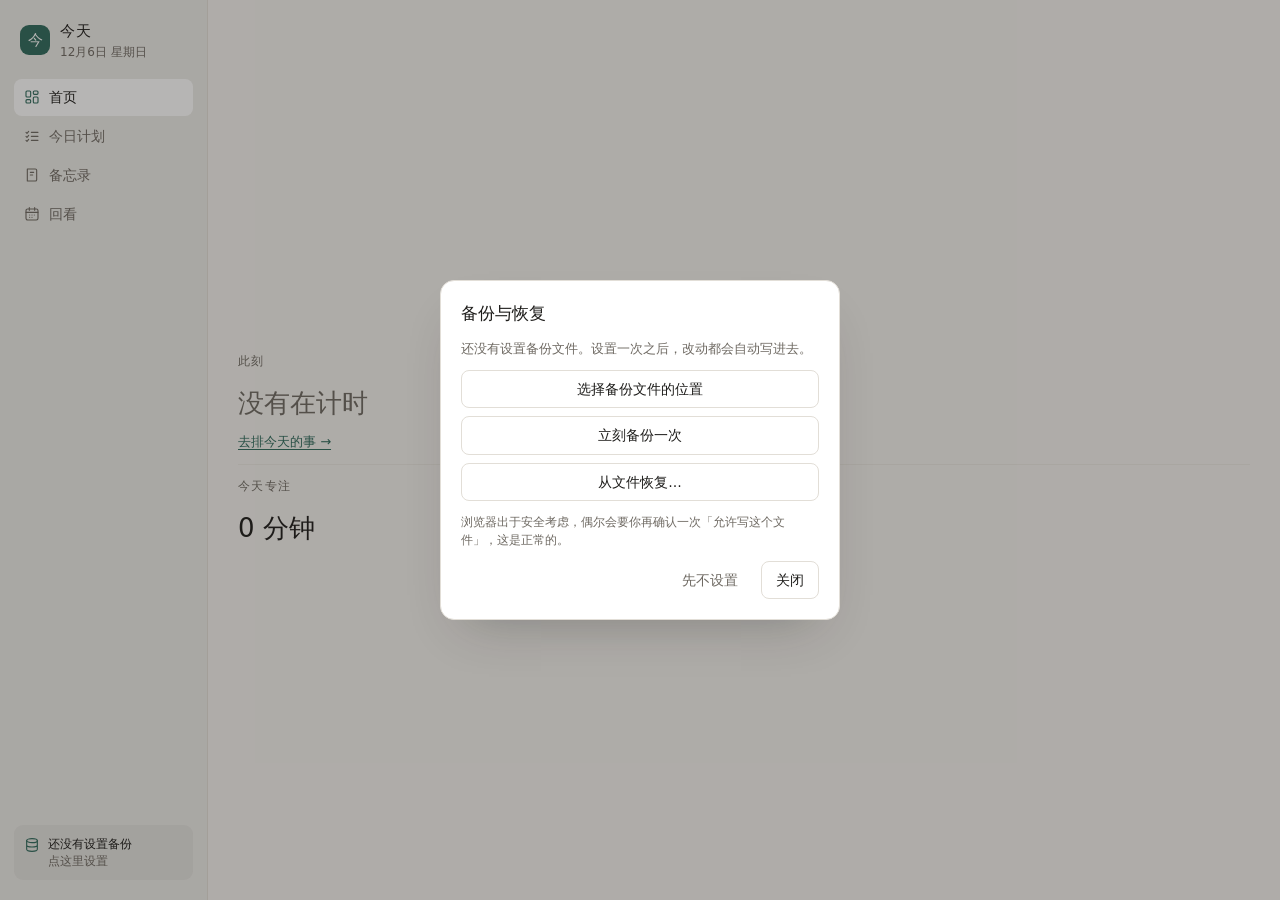
==== index.html @ d53bdb65 "第一版：今天 App 完成，61 项测试全过" ====
<!doctype html>
<html lang="zh-CN">
<head>
<meta charset="utf-8">
<meta name="viewport" content="width=device-width, initial-scale=1">
<title>今天</title>
<link rel="stylesheet" href="styles.css">
</head>
<body>

<svg class="sprite" aria-hidden="true" focusable="false"><defs>
  <symbol id="i-home" viewBox="0 0 24 24"><rect x="3" y="3" width="7" height="9" rx="1.5"/><rect x="14" y="3" width="7" height="5" rx="1.5"/><rect x="14" y="12" width="7" height="9" rx="1.5"/><rect x="3" y="16" width="7" height="5" rx="1.5"/></symbol>
  <symbol id="i-plan" viewBox="0 0 24 24"><path d="M3 6.5 4.5 8 7 5M11 6.5h10M3 12.5 4.5 14 7 11M11 12.5h10M3 18.5 4.5 20 7 17M11 18.5h10"/></symbol>
  <symbol id="i-notes" viewBox="0 0 24 24"><path d="M5 3h12a2 2 0 0 1 2 2v14a2 2 0 0 1-2 2H5zM5 3v18M9.5 8h5M9.5 12h3.5"/></symbol>
  <symbol id="i-review" viewBox="0 0 24 24"><rect x="3" y="4.5" width="18" height="16.5" rx="2.5"/><path d="M3 9.5h18M8 2.5v4M16 2.5v4M8.5 13.5h.01M12 13.5h.01M15.5 13.5h.01M8.5 17h.01M12 17h.01"/></symbol>
  <symbol id="i-backup" viewBox="0 0 24 24"><ellipse cx="12" cy="5.5" rx="8" ry="3"/><path d="M4 5.5v13c0 1.66 3.58 3 8 3s8-1.34 8-3v-13M4 12c0 1.66 3.58 3 8 3s8-1.34 8-3"/></symbol>
  <symbol id="i-grip" viewBox="0 0 24 24"><circle cx="9" cy="6" r="1"/><circle cx="9" cy="12" r="1"/><circle cx="9" cy="18" r="1"/><circle cx="15" cy="6" r="1"/><circle cx="15" cy="12" r="1"/><circle cx="15" cy="18" r="1"/></symbol>
  <symbol id="i-edit" viewBox="0 0 24 24"><path d="M4 20h4l10.5-10.5a2.12 2.12 0 0 0-3-3L5 17zM14.5 4.5l3 3"/></symbol>
  <symbol id="i-trash" viewBox="0 0 24 24"><path d="M4 7h16M9.5 7V4.5h5V7M6.5 7l1 13h9l1-13M10 11v5M14 11v5"/></symbol>
  <symbol id="i-x" viewBox="0 0 24 24"><path d="M6 6l12 12M18 6 6 18"/></symbol>
  <symbol id="i-bell" viewBox="0 0 24 24"><path d="M18 8a6 6 0 1 0-12 0c0 7-2 8-2 8h16s-2-1-2-8"/><path d="M10.3 21a1.9 1.9 0 0 0 3.4 0"/></symbol>
</defs></svg>

<div class="app" id="app" data-page="home">

  <aside class="side">
    <div class="brand">
      <div class="brand-mark" aria-hidden="true">今</div>
      <div>
        <div class="brand-name">今天</div>
        <div class="brand-date" id="today-label"></div>
      </div>
    </div>

    <nav class="nav" aria-label="页面">
      <button type="button" class="nav-item is-active" data-goto="home"><svg class="ic"><use href="#i-home"/></svg><span>首页</span></button>
      <button type="button" class="nav-item" data-goto="plan"><svg class="ic"><use href="#i-plan"/></svg><span>今日计划</span></button>
      <button type="button" class="nav-item" data-goto="notes"><svg class="ic"><use href="#i-notes"/></svg><span>备忘录</span></button>
      <button type="button" class="nav-item" data-goto="review"><svg class="ic"><use href="#i-review"/></svg><span>回看</span></button>
    </nav>

    <button type="button" class="backup-chip" id="backup-chip" data-act="backup-open" aria-haspopup="dialog">
      <svg class="ic"><use href="#i-backup"/></svg>
      <span class="backup-text">
        <span class="backup-title" id="backup-title">还没有设置备份</span>
        <span class="backup-sub" id="backup-sub">点这里设置</span>
      </span>
    </button>
  </aside>

  <main class="main">

    <section class="page page-home" data-page="home">
      <div class="kicker">此刻</div>
      <div id="home-idle">
        <div class="home-idle-text">没有在计时</div>
        <button type="button" class="link" data-goto="plan">去排今天的事 →</button>
      </div>
      <div id="home-running" hidden>
        <div class="home-task" id="home-task"></div>
        <div class="home-time" id="home-time">00:00</div>
        <div class="home-bar"><div class="home-bar-fill" id="home-bar"></div></div>
      </div>
      <hr class="hr">
      <div class="kicker">今天专注</div>
      <div class="home-total" id="home-total">0 分钟</div>
    </section>

    <section class="page" data-page="plan" hidden>
      <header class="page-head">
        <div>
          <h1 class="page-title">今日计划</h1>
          <div class="page-sub" id="plan-sub"></div>
        </div>
      </header>
      <div class="add">
        <input type="text" class="input grow" id="new-name" placeholder="今天还要做什么…" aria-label="任务名称">
        <span class="add-est">
          <input type="number" class="input num" id="new-est" value="30" min="1" max="600" aria-label="预估分钟">
          <span class="unit">分钟</span>
        </span>
        <button type="button" class="btn primary" data-act="add">添加</button>
      </div>
      <ul class="tasks" id="tasks"></ul>
    </section>

    <section class="page" data-page="notes" hidden>
      <header class="page-head">
        <div>
          <h1 class="page-title">备忘录</h1>
          <div class="page-sub" id="notes-sub"></div>
        </div>
      </header>

      <section class="block">
        <div class="block-head">
          <h2 class="block-title">今日总结</h2>
          <span class="saved" id="summary-saved"></span>
        </div>
        <textarea class="textarea" id="summary" rows="4" placeholder="今天过得怎么样？哪件事值得记住？"></textarea>
      </section>

      <section class="block">
        <div class="block-head"><h2 class="block-title">随手记</h2></div>
        <div class="quick-add">
          <input type="text" class="input grow" id="quick-input" placeholder="想到什么，先写一句…" aria-label="随手记内容">
          <button type="button" class="btn" data-act="quick-add">记下</button>
        </div>
        <ul class="quick-list" id="quick-list"></ul>
      </section>

      <section class="block">
        <div class="block-head">
          <h2 class="block-title">任务感受</h2>
          <span class="block-hint">做过的事，各自留一句话</span>
        </div>
        <ul class="feel-list" id="feel-list"></ul>
      </section>
    </section>

    <section class="page" data-page="review" hidden>
      <header class="page-head">
        <div>
          <h1 class="page-title">回看</h1>
          <div class="page-sub">点日历上的任意一天，回到那一天</div>
        </div>
      </header>
      <div class="review">
        <div class="cal">
          <div class="cal-head">
            <span class="cal-month" id="cal-month"></span>
          </div>
          <div class="cal-week" aria-hidden="true">
            <span>一</span><span>二</span><span>三</span><span>四</span><span>五</span><span>六</span><span>日</span>
          </div>
          <div class="cal-grid" id="cal-grid"></div>
        </div>
        <div class="dayview" id="dayview"></div>
      </div>
    </section>

    <div class="timerbar" id="timerbar" hidden>
      <span class="live-dot" aria-hidden="true"></span>
      <span class="timerbar-task" id="timerbar-task"></span>
      <span class="timerbar-time" id="timerbar-time">00:00</span>
      <button type="button" class="btn tiny" data-act="bar-pause" id="bar-pause">暂停</button>
      <button type="button" class="btn tiny" data-act="bar-stop">结束</button>
    </div>
  </main>

  <div class="overlay" id="overlay" hidden>

    <div class="dialog" id="dialog-start" role="dialog" aria-modal="true" aria-labelledby="start-title" hidden>
      <h2 class="dialog-title" id="start-title">开始计时</h2>
      <p class="dialog-sub" id="start-task"></p>
      <label class="field">
        <span class="field-label">这次打算做多久</span>
        <span class="field-row">
          <input type="number" class="input num" id="start-min" value="30" min="1" max="600">
          <span class="unit">分钟</span>
        </span>
      </label>
      <div class="dialog-actions">
        <button type="button" class="btn" data-act="start-cancel">取消</button>
        <button type="button" class="btn primary" data-act="start-confirm">开始计时</button>
      </div>
    </div>

    <div class="dialog" id="dialog-ring" role="dialog" aria-modal="true" aria-labelledby="ring-name" hidden>
      <div id="ring-step1">
        <div class="ring-badge"><svg class="ic"><use href="#i-bell"/></svg> 时间到了</div>
        <h2 class="dialog-title" id="ring-name"></h2>
        <p class="dialog-sub" id="ring-sub"></p>
        <div class="ring-actions">
          <button type="button" class="btn primary block" data-act="ring-done">做完了</button>
          <span class="ring-more">
            再加
            <input type="number" class="input num tiny" id="ring-extra" value="10" min="1" max="600" aria-label="再加多少分钟">
            分钟
            <button type="button" class="btn" data-act="ring-extend">继续</button>
          </span>
          <button type="button" class="btn ghost" data-act="ring-stop">先停下</button>
        </div>
      </div>
      <div id="ring-step2" hidden>
        <h2 class="dialog-title">这件事感觉怎么样？</h2>
        <p class="dialog-sub">写一句就好，不写也行。</p>
        <textarea class="textarea" id="ring-feeling" rows="3" placeholder="顺不顺利？卡在哪？"></textarea>
        <div class="dialog-actions">
          <button type="button" class="btn" data-act="ring-back">返回</button>
          <button type="button" class="btn primary" data-act="ring-finish">打勾完成</button>
        </div>
      </div>
    </div>

    <div class="dialog" id="dialog-backup" role="dialog" aria-modal="true" aria-labelledby="backup-title-d" hidden>
      <h2 class="dialog-title" id="backup-title-d">备份与恢复</h2>
      <p class="dialog-sub" id="backup-status"></p>
      <div class="dialog-actions column">
        <button type="button" class="btn block" data-act="backup-choose" id="backup-choose">选择备份文件的位置</button>
        <button type="button" class="btn block" data-act="backup-now">立刻备份一次</button>
        <button type="button" class="btn block" data-act="backup-restore">从文件恢复…</button>
      </div>
      <p class="dialog-note" id="backup-note"></p>
      <div class="dialog-actions">
        <button type="button" class="btn ghost" data-act="backup-later">先不设置</button>
        <button type="button" class="btn" data-act="backup-close">关闭</button>
      </div>
    </div>

    <div class="dialog" id="dialog-confirm" role="dialog" aria-modal="true" aria-labelledby="confirm-title" hidden>
      <h2 class="dialog-title" id="confirm-title"></h2>
      <p class="dialog-sub" id="confirm-body"></p>
      <div class="dialog-actions">
        <button type="button" class="btn" data-act="confirm-cancel">取消</button>
        <button type="button" class="btn primary" data-act="confirm-ok" id="confirm-ok">确定</button>
      </div>
    </div>

  </div>
</div>

<script src="app.js"></script>
</body>
</html>
---- styles.css ----
:root {
  color-scheme: light dark;
  --bg: light-dark(#f4f2ee, #15161a);
  --surface: light-dark(#ffffff, #212226);
  --side: light-dark(#ecebe7, #1b1c20);
  --text: light-dark(#1e1d1b, #e9e7e3);
  --muted: light-dark(#6f6a63, #9b968f);
  --border: light-dark(#e2ded7, #303136);
  --border-strong: light-dark(#cfcabf, #474851);
  --divider: light-dark(#ebe8e2, #2a2b30);
  --accent: light-dark(#2f6a5c, #79c4ae);
  --on-accent: light-dark(#ffffff, #10211d);
  --accent-soft: light-dark(#e9f1ee, #1e2c28);
  --accent-line: light-dark(#b6cfc7, #3c6155);
  --hover: light-dark(rgba(30, 29, 27, 0.06), rgba(233, 231, 227, 0.07));
  --chip: light-dark(rgba(30, 29, 27, 0.045), rgba(233, 231, 227, 0.05));
  --track: light-dark(rgba(30, 29, 27, 0.1), rgba(233, 231, 227, 0.13));
  --scrim: light-dark(rgba(28, 26, 22, 0.32), rgba(0, 0, 0, 0.55));
  --shadow: light-dark(rgba(28, 26, 22, 0.3), rgba(0, 0, 0, 0.75));
}

* { box-sizing: border-box; }
html, body { margin: 0; padding: 0; }
body {
  font-family: system-ui, -apple-system, "Segoe UI", "Microsoft YaHei", "PingFang SC", sans-serif;
  font-size: 14px;
  line-height: 1.5;
  color: var(--text);
  background: var(--bg);
}
[hidden] { display: none !important; }
.sprite { position: absolute; width: 0; height: 0; overflow: hidden; }
.ic { width: 16px; height: 16px; flex: none; fill: none; stroke: currentColor; stroke-width: 1.7; stroke-linecap: round; stroke-linejoin: round; }

.app { display: flex; min-height: 100vh; position: relative; }

/* ---------- 侧边栏 ---------- */
.side {
  width: 208px; flex: none;
  display: flex; flex-direction: column; gap: 18px;
  padding: 20px 14px;
  background: var(--side);
  border-right: 1px solid var(--border);
}
.brand { display: flex; align-items: center; gap: 10px; padding: 0 6px; }
.brand-mark {
  width: 30px; height: 30px; flex: none;
  display: flex; align-items: center; justify-content: center;
  border-radius: 9px; background: var(--accent); color: var(--on-accent);
  font-size: 15px;
}
.brand-name { font-size: 15px; font-weight: 500; letter-spacing: .04em; }
.brand-date { font-size: 12px; color: var(--muted); }
.nav { display: flex; flex-direction: column; gap: 2px; }
.nav-item {
  display: flex; align-items: center; gap: 9px;
  padding: 8px 10px; border: 0; border-radius: 8px;
  background: transparent; color: var(--muted);
  font: inherit; font-size: 14px; text-align: left; cursor: pointer;
}
.nav-item:hover { background: var(--hover); color: var(--text); }
.nav-item.is-active { background: var(--surface); color: var(--text); font-weight: 500; }
.nav-item.is-active .ic { color: var(--accent); }
.backup-chip {
  margin-top: auto;
  display: flex; align-items: flex-start; gap: 8px;
  padding: 10px; border: 0; border-radius: 9px;
  background: var(--chip); color: var(--muted);
  font: inherit; text-align: left; cursor: pointer;
}
.backup-chip:hover { background: var(--hover); }
.backup-chip .ic { margin-top: 2px; color: var(--accent); }
.backup-text { display: flex; flex-direction: column; }
.backup-title { font-size: 12px; color: var(--text); }
.backup-sub { font-size: 11.5px; }

/* ---------- 内容区 ---------- */
.main {
  flex: 1 1 auto; min-width: 0;
  display: flex; flex-direction: column; gap: 16px;
  padding: 30px; max-width: 1100px;
}
.page { display: flex; flex-direction: column; gap: 16px; flex: 1 1 auto; }
.page-head { display: flex; align-items: flex-start; justify-content: space-between; gap: 12px; flex-wrap: wrap; }
.page-title { margin: 0; font-size: 21px; font-weight: 500; }
.page-sub { margin-top: 3px; font-size: 13px; color: var(--muted); }
.hr { margin: 0; border: 0; border-top: 1px solid var(--divider); width: 100%; }
.kicker { font-size: 12px; letter-spacing: .12em; color: var(--muted); }
.link {
  border: 0; background: transparent; padding: 0;
  color: var(--accent); font: inherit; font-size: 13px;
  cursor: pointer; text-decoration: underline; text-underline-offset: 3px;
}

/* ---------- 首页 ---------- */
.page-home { justify-content: center; gap: 12px; }
.home-idle-text { font-size: 26px; color: var(--muted); margin: 2px 0 8px; }
.home-task { font-size: 17px; margin-top: 4px; }
.home-time { font-size: 46px; font-weight: 500; font-variant-numeric: tabular-nums; line-height: 1.15; }
.home-bar { height: 3px; border-radius: 2px; background: var(--track); margin-top: 10px; max-width: 340px; }
.home-bar-fill { height: 100%; border-radius: 2px; background: var(--accent); width: 0; }
.home-total { font-size: 26px; font-variant-numeric: tabular-nums; margin-top: 2px; }

/* ---------- 表单控件 ---------- */
.input {
  font: inherit; font-size: 14px; padding: 8px 10px;
  border: 1px solid var(--border); border-radius: 8px;
  background: var(--surface); color: var(--text); min-width: 0;
}
.input::placeholder { color: var(--muted); }
.input.grow { flex: 1 1 160px; }
.input.num { width: 72px; text-align: center; font-variant-numeric: tabular-nums; }
.input.tiny { width: 60px; padding: 6px; }
.textarea {
  font: inherit; font-size: 14px; width: 100%; resize: vertical;
  padding: 10px 12px; border: 1px solid var(--border); border-radius: 9px;
  background: var(--surface); color: var(--text);
}
.textarea::placeholder { color: var(--muted); }
.unit { font-size: 12.5px; color: var(--muted); }
.btn {
  font: inherit; font-size: 13.5px; padding: 8px 14px;
  border: 1px solid var(--border); border-radius: 8px;
  background: var(--surface); color: var(--text);
  cursor: pointer; white-space: nowrap;
}
.btn:hover { border-color: var(--border-strong); }
.btn.primary { background: var(--accent); border-color: var(--accent); color: var(--on-accent); }
.btn.ghost { border-color: transparent; background: transparent; color: var(--muted); }
.btn.tiny { padding: 5px 10px; font-size: 12.5px; }
.btn.block { display: block; width: 100%; }
.icon-btn {
  display: inline-flex; align-items: center; justify-content: center;
  width: 28px; height: 28px; flex: none; padding: 0;
  border: 0; border-radius: 7px; background: transparent; color: var(--muted); cursor: pointer;
}
.icon-btn:hover { background: var(--hover); color: var(--text); }

/* ---------- 今日计划 ---------- */
.add {
  display: flex; align-items: center; gap: 8px; flex-wrap: wrap;
  padding: 10px 12px; border: 1px dashed var(--border); border-radius: 10px;
}
.add-est { display: inline-flex; align-items: center; gap: 6px; }
.tasks { list-style: none; margin: 0; padding: 0; display: flex; flex-direction: column; gap: 6px; }
.task {
  display: flex; align-items: center; gap: 10px;
  padding: 12px; border: 1px solid var(--border); border-radius: 10px;
  background: var(--surface);
}
.task.is-running { border-color: var(--accent); background: var(--accent-soft); }
.task.is-drop { border-color: var(--accent); border-style: dashed; }
.task.is-dragging { opacity: .45; }
.grip { border: 0; background: transparent; color: var(--muted); padding: 2px; cursor: grab; display: inline-flex; }
.task-check { width: 17px; height: 17px; flex: none; accent-color: var(--accent); cursor: pointer; }
.task-body { flex: 1 1 auto; min-width: 0; }
.task-name { font-size: 15px; }
.task-meta { font-size: 12.5px; color: var(--muted); margin-top: 1px; font-variant-numeric: tabular-nums; }
.task.is-done .task-name { color: var(--muted); text-decoration: line-through; }
.task-actions { display: flex; align-items: center; gap: 4px; flex: none; }
.name-input { flex: 1 1 auto; }
.empty { font-size: 13px; color: var(--muted); padding: 4px 2px; }

/* ---------- 计时条 ---------- */
.timerbar {
  display: flex; align-items: center; gap: 10px; flex-wrap: wrap;
  padding: 9px 14px; border-radius: 10px;
  background: var(--accent-soft); border: 1px solid var(--accent-line);
}
.timerbar-task { font-size: 13.5px; flex: 1 1 auto; min-width: 0; }
.timerbar-time { font-size: 15px; font-weight: 500; font-variant-numeric: tabular-nums; }
.live-dot { width: 8px; height: 8px; border-radius: 50%; background: var(--accent); flex: none; }
.timerbar.is-paused .live-dot { background: var(--muted); }

/* ---------- 备忘录 ---------- */
.block { display: flex; flex-direction: column; gap: 8px; }
.block-head { display: flex; align-items: baseline; justify-content: space-between; gap: 10px; }
.block-title { margin: 0; font-size: 14px; font-weight: 500; letter-spacing: .04em; }
.block-hint, .saved { font-size: 12px; color: var(--muted); }
.quick-add { display: flex; gap: 8px; }
.quick-list, .feel-list { list-style: none; margin: 0; padding: 0; display: flex; flex-direction: column; gap: 6px; }
.quick-item { display: flex; align-items: flex-start; gap: 10px; padding: 8px 12px; border-left: 2px solid var(--border); }
.quick-time { font-size: 12px; color: var(--muted); font-variant-numeric: tabular-nums; padding-top: 1px; flex: none; width: 40px; }
.quick-text { flex: 1 1 auto; font-size: 14px; word-break: break-word; }
.feel-item { display: flex; flex-direction: column; gap: 5px; padding-top: 4px; }
.feel-head { display: flex; align-items: baseline; gap: 8px; flex-wrap: wrap; }
.feel-name { font-size: 14px; }
.feel-meta { font-size: 12px; color: var(--muted); font-variant-numeric: tabular-nums; }

/* ---------- 回看 ---------- */
.review { display: flex; gap: 20px; align-items: flex-start; flex-wrap: wrap; }
.cal { flex: 0 0 260px; display: flex; flex-direction: column; gap: 8px; }
.cal-head { display: flex; align-items: center; justify-content: space-between; gap: 8px; }
.cal-month { font-size: 13.5px; font-weight: 500; letter-spacing: .05em; }
.cal-week, .cal-grid { display: grid; grid-template-columns: repeat(7, 1fr); gap: 2px; }
.cal-week span { text-align: center; font-size: 11.5px; color: var(--muted); }
.cal-pad { aspect-ratio: 1 / 1; }
.cal-day {
  position: relative; aspect-ratio: 1 / 1;
  display: flex; align-items: center; justify-content: center;
  border: 0; border-radius: 8px; background: transparent; color: var(--text);
  font: inherit; font-size: 13px; font-variant-numeric: tabular-nums; cursor: pointer;
}
.cal-day:hover { background: var(--hover); }
.cal-day.has-data::after {
  content: ""; position: absolute; bottom: 4px; left: 50%; transform: translateX(-50%);
  width: 4px; height: 4px; border-radius: 50%; background: var(--accent);
}
.cal-day.is-today { box-shadow: inset 0 0 0 1px var(--border); }
.cal-day.is-selected { background: var(--accent); color: var(--on-accent); font-weight: 500; }
.cal-day.is-selected.has-data::after { background: var(--on-accent); }
.dayview { flex: 1 1 300px; min-width: 0; max-width: 600px; display: flex; flex-direction: column; gap: 14px; }
.dayview-head { display: flex; align-items: baseline; justify-content: space-between; gap: 10px; flex-wrap: wrap; }
.dayview-date { font-size: 16px; }
.dayview-stat { font-size: 12.5px; color: var(--muted); font-variant-numeric: tabular-nums; }
.dayview-hint { margin: 0; font-size: 12px; color: var(--muted); }
.dayview-h3 { margin: 0 0 6px; font-size: 12px; font-weight: 500; letter-spacing: .1em; color: var(--muted); }
.dayview-list { list-style: none; margin: 0; padding: 0; display: flex; flex-direction: column; gap: 8px; }
.dayview-row { display: flex; align-items: baseline; gap: 8px; flex-wrap: wrap; }
.dayview-tick { color: var(--accent); font-size: 12px; width: 14px; flex: none; }
.dayview-name { font-size: 14px; flex: 1 1 auto; min-width: 0; }
.dayview-name.is-undone { color: var(--muted); }
.dayview-time { font-size: 12px; color: var(--muted); font-variant-numeric: tabular-nums; }
.dayview-feel { font-size: 12.5px; color: var(--muted); padding-left: 22px; }
.dayview-text { margin: 0; font-size: 14px; white-space: pre-wrap; }
.dayview-empty { font-size: 13px; color: var(--muted); }

/* ---------- 弹框 ---------- */
.overlay {
  position: fixed; inset: 0;
  display: flex; align-items: center; justify-content: center;
  padding: 20px; background: var(--scrim); z-index: 10;
}
.dialog {
  width: 100%; max-width: 400px; padding: 20px;
  border: 1px solid var(--border); border-radius: 14px;
  background: var(--surface); color: var(--text);
  display: flex; flex-direction: column; gap: 12px;
  box-shadow: 0 24px 50px -24px var(--shadow);
}
.dialog-title { margin: 0; font-size: 17px; font-weight: 500; }
.dialog-sub { margin: 0; font-size: 13px; color: var(--muted); word-break: break-word; }
.dialog-note { margin: 0; font-size: 12px; color: var(--muted); }
.field { display: flex; flex-direction: column; gap: 6px; }
.field-label { font-size: 12.5px; color: var(--muted); }
.field-row { display: flex; align-items: center; gap: 8px; }
.dialog-actions { display: flex; justify-content: flex-end; gap: 8px; }
.dialog-actions.column { flex-direction: column; align-items: stretch; }
.ring-badge {
  display: inline-flex; align-items: center; gap: 6px; align-self: flex-start;
  padding: 4px 10px; border-radius: 999px;
  background: var(--accent-soft); color: var(--accent); font-size: 12px;
}
.ring-actions { display: flex; flex-direction: column; gap: 10px; align-items: stretch; }
.ring-actions .btn.ghost { align-self: flex-start; }
.ring-more { display: flex; align-items: center; gap: 8px; flex-wrap: wrap; font-size: 13px; color: var(--muted); }

/* ---------- 窄窗口 ---------- */
@media (max-width: 720px) {
  .app { flex-direction: column; }
  .side {
    width: auto; flex-direction: row; align-items: center; gap: 12px; flex-wrap: wrap;
    padding: 14px 16px; border-right: 0; border-bottom: 1px solid var(--border);
  }
  .nav { flex-direction: row; flex-wrap: wrap; }
  .backup-chip { margin-top: 0; margin-left: auto; }
  .main { padding: 20px; }
  .cal { flex-basis: 100%; }
  .task-actions .icon-btn { display: none; }
}
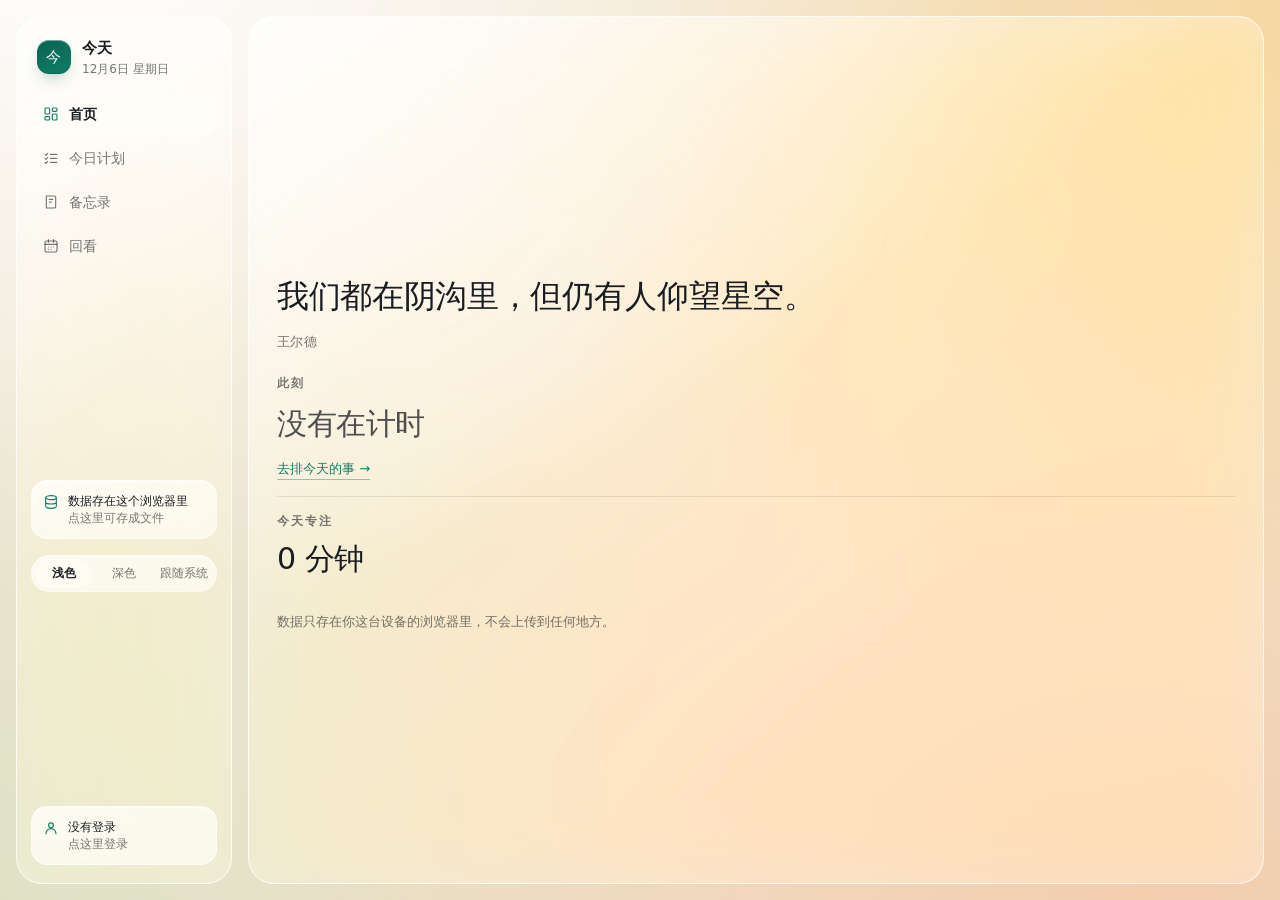
==== commit 0b42d2d7: "第三版：添加栏/秒级/金句/浅色/账号" ====
--- a/index.html
+++ b/index.html
@@ -4,6 +4,7 @@
 <meta charset="utf-8">
 <meta name="viewport" content="width=device-width, initial-scale=1">
 <title>今天</title>
+<link rel="icon" href="favicon.svg" type="image/svg+xml">
 <link rel="stylesheet" href="styles.css">
 </head>
 <body>
@@ -19,6 +20,7 @@
   <symbol id="i-trash" viewBox="0 0 24 24"><path d="M4 7h16M9.5 7V4.5h5V7M6.5 7l1 13h9l1-13M10 11v5M14 11v5"/></symbol>
   <symbol id="i-x" viewBox="0 0 24 24"><path d="M6 6l12 12M18 6 6 18"/></symbol>
   <symbol id="i-bell" viewBox="0 0 24 24"><path d="M18 8a6 6 0 1 0-12 0c0 7-2 8-2 8h16s-2-1-2-8"/><path d="M10.3 21a1.9 1.9 0 0 0 3.4 0"/></symbol>
+  <symbol id="i-user" viewBox="0 0 24 24"><circle cx="12" cy="8" r="3.6"/><path d="M4.5 20.5a7.5 7.5 0 0 1 15 0"/></symbol>
 </defs></svg>
 
 <div class="app" id="app" data-page="home">
@@ -39,32 +41,59 @@
       <button type="button" class="nav-item" data-goto="review"><svg class="ic"><use href="#i-review"/></svg><span>回看</span></button>
     </nav>
 
-    <button type="button" class="backup-chip" id="backup-chip" data-act="backup-open" aria-haspopup="dialog">
-      <svg class="ic"><use href="#i-backup"/></svg>
-      <span class="backup-text">
-        <span class="backup-title" id="backup-title">还没有设置备份</span>
-        <span class="backup-sub" id="backup-sub">点这里设置</span>
-      </span>
-    </button>
-  </aside>
+      <button type="button" class="backup-chip" id="backup-chip" data-act="backup-open" aria-haspopup="dialog">
+        <svg class="ic"><use href="#i-backup"/></svg>
+        <span class="backup-text">
+          <span class="backup-title" id="backup-title">还没有设置备份</span>
+          <span class="backup-sub" id="backup-sub">点这里设置</span>
+        </span>
+      </button>
+
+      <div class="theme-switch" role="group" aria-label="深浅色">
+        <button type="button" class="theme-btn" data-act="theme" data-theme="light">浅色</button>
+        <button type="button" class="theme-btn" data-act="theme" data-theme="dark">深色</button>
+        <button type="button" class="theme-btn" data-act="theme" data-theme="auto">跟随系统</button>
+      </div>
+
+      <button type="button" class="backup-chip" id="account-chip" data-act="account-open" aria-haspopup="dialog">
+        <svg class="ic"><use href="#i-user"/></svg>
+        <span class="backup-text">
+          <span class="backup-title" id="account-chip-title">没有登录</span>
+          <span class="backup-sub" id="account-chip-sub">点这里登录</span>
+        </span>
+      </button>
+    </aside>
 
   <main class="main">
 
-    <section class="page page-home" data-page="home">
-      <div class="kicker">此刻</div>
-      <div id="home-idle">
-        <div class="home-idle-text">没有在计时</div>
-        <button type="button" class="link" data-goto="plan">去排今天的事 →</button>
-      </div>
-      <div id="home-running" hidden>
-        <div class="home-task" id="home-task"></div>
-        <div class="home-time" id="home-time">00:00</div>
-        <div class="home-bar"><div class="home-bar-fill" id="home-bar"></div></div>
-      </div>
-      <hr class="hr">
-      <div class="kicker">今天专注</div>
-      <div class="home-total" id="home-total">0 分钟</div>
-    </section>
+      <section class="page page-home" data-page="home">
+        <div class="home-quote-wrap" id="home-quote-wrap">
+          <div class="home-quote" id="home-quote"></div>
+          <div class="home-quote-src" id="home-quote-src"></div>
+        </div>
+        <div class="home-block" id="home-status">
+          <div class="kicker">此刻</div>
+          <div id="home-idle">
+            <div class="home-idle-text">没有在计时</div>
+            <button type="button" class="link" data-goto="plan">去排今天的事 →</button>
+          </div>
+          <div id="home-running" hidden>
+            <div class="home-task" id="home-task"></div>
+            <div class="home-time" id="home-time">00:00</div>
+            <div class="home-bar"><div class="home-bar-fill" id="home-bar"></div></div>
+            <div class="home-running-actions">
+              <button type="button" class="btn tiny" data-act="home-pause" id="home-pause">暂停</button>
+              <button type="button" class="btn tiny" data-act="home-stop">结束</button>
+            </div>
+          </div>
+        </div>
+        <hr class="hr" id="home-hr">
+        <div class="home-block" id="home-total-block">
+          <div class="kicker">今天专注</div>
+          <div class="home-total" id="home-total">0 分钟</div>
+        </div>
+        <p class="web-notice" id="web-notice" hidden>数据只存在你这台设备的浏览器里，不会上传到任何地方。</p>
+      </section>
 
     <section class="page" data-page="plan" hidden>
       <header class="page-head">
@@ -73,14 +102,10 @@
           <div class="page-sub" id="plan-sub"></div>
         </div>
       </header>
-      <div class="add">
-        <input type="text" class="input grow" id="new-name" placeholder="今天还要做什么…" aria-label="任务名称">
-        <span class="add-est">
-          <input type="number" class="input num" id="new-est" value="30" min="1" max="600" aria-label="预估分钟">
-          <span class="unit">分钟</span>
-        </span>
-        <button type="button" class="btn primary" data-act="add">添加</button>
-      </div>
+        <div class="add">
+          <input type="text" class="input grow" id="new-name" placeholder="今天还要做什么…" aria-label="任务名称">
+          <button type="button" class="btn primary" data-act="add">添加</button>
+        </div>
       <ul class="tasks" id="tasks"></ul>
     </section>
 
@@ -217,9 +242,44 @@
       </div>
     </div>
 
+    <div class="dialog" id="dialog-account" role="dialog" aria-modal="true" aria-labelledby="account-title" hidden>
+      <h2 class="dialog-title" id="account-title">账号</h2>
+      <p class="dialog-sub" id="account-status"></p>
+
+      <div id="account-out">
+        <label class="field">
+          <span class="field-label">用户名</span>
+          <input type="text" class="input" id="account-name" autocomplete="username" autocapitalize="off" spellcheck="false" aria-label="用户名">
+        </label>
+        <label class="field">
+          <span class="field-label">密码</span>
+          <input type="password" class="input" id="account-pass" autocomplete="current-password" aria-label="密码">
+        </label>
+        <p class="dialog-note" id="account-msg"></p>
+        <div class="dialog-actions column">
+          <button type="button" class="btn primary block" data-act="account-login">登录</button>
+          <button type="button" class="btn block" data-act="account-register">注册一个新账号</button>
+        </div>
+      </div>
+
+      <div id="account-in" hidden>
+        <p class="dialog-note" id="account-synced"></p>
+        <div class="dialog-actions column">
+          <button type="button" class="btn block" data-act="account-sync">立刻同步一次</button>
+          <button type="button" class="btn block" data-act="account-logout">退出登录</button>
+        </div>
+      </div>
+
+      <div class="dialog-actions">
+        <button type="button" class="btn" data-act="account-close">关闭</button>
+      </div>
+    </div>
+
   </div>
 </div>
 
+<script src="config.js"></script>
+<script src="quotes.js"></script>
 <script src="app.js"></script>
 </body>
 </html>
--- a/styles.css
+++ b/styles.css
@@ -1,270 +1,844 @@
+/* ============================================================
+   今天 · 外观层
+   设计语言：Liquid Glass（液态玻璃）—— 分层、通透、有厚度，
+   光从左上打过来，玻璃边缘有一道高光，按下去会有一点点回弹。
+   这里只有外观，不参与任何功能。
+   ============================================================ */
+
 :root {
   color-scheme: light dark;
-  --bg: light-dark(#f4f2ee, #15161a);
-  --surface: light-dark(#ffffff, #212226);
-  --side: light-dark(#ecebe7, #1b1c20);
-  --text: light-dark(#1e1d1b, #e9e7e3);
-  --muted: light-dark(#6f6a63, #9b968f);
-  --border: light-dark(#e2ded7, #303136);
-  --border-strong: light-dark(#cfcabf, #474851);
-  --divider: light-dark(#ebe8e2, #2a2b30);
-  --accent: light-dark(#2f6a5c, #79c4ae);
-  --on-accent: light-dark(#ffffff, #10211d);
-  --accent-soft: light-dark(#e9f1ee, #1e2c28);
-  --accent-line: light-dark(#b6cfc7, #3c6155);
-  --hover: light-dark(rgba(30, 29, 27, 0.06), rgba(233, 231, 227, 0.07));
-  --chip: light-dark(rgba(30, 29, 27, 0.045), rgba(233, 231, 227, 0.05));
-  --track: light-dark(rgba(30, 29, 27, 0.1), rgba(233, 231, 227, 0.13));
-  --scrim: light-dark(rgba(28, 26, 22, 0.32), rgba(0, 0, 0, 0.55));
-  --shadow: light-dark(rgba(28, 26, 22, 0.3), rgba(0, 0, 0, 0.75));
+
+  /* 环境底色：暖奶油底 + 四团柔光（白／蜜色／杏色／淡苔绿）。
+     这几团光是纯抽象的光斑，用来给玻璃提供"可折射的内容"——
+     没有天空、没有云、没有任何气象形状。 */
+  --bg: light-dark(#efe4cf, #171310);
+  --glow-1: light-dark(rgba(255, 255, 255, 1), rgba(255, 196, 128, 0.16));
+  --glow-2: light-dark(rgba(250, 213, 150, 0.8), rgba(222, 152, 92, 0.15));
+  --glow-3: light-dark(rgba(246, 196, 160, 0.7), rgba(152, 118, 152, 0.12));
+  --glow-4: light-dark(rgba(213, 226, 194, 0.6), rgba(86, 76, 64, 0.5));
+  --vignette: light-dark(rgba(126, 100, 62, 0.14), rgba(0, 0, 0, 0.5));
+  --destructive: light-dark(#a83a2c, #f0937f);
+
+  /* 玻璃三层：越靠上越实；数值刻意留得透，好让底下的光透过来 */
+  --glass-1: light-dark(rgba(255, 253, 246, 0.34), rgba(38, 30, 24, 0.34));
+  --glass-2: light-dark(rgba(255, 253, 246, 0.66), rgba(58, 47, 38, 0.54));
+  --glass-3: light-dark(rgba(255, 253, 246, 0.78), rgba(70, 57, 46, 0.64));
+  --glass-4: light-dark(rgba(255, 253, 246, 0.86), rgba(80, 66, 54, 0.76));
+
+  /* 玻璃的边与高光 */
+  --sheen: light-dark(rgba(255, 255, 255, 0.7), rgba(255, 255, 255, 0.08));
+  --sheen-soft: light-dark(rgba(255, 255, 255, 0.42), rgba(255, 255, 255, 0.04));
+  --stroke: light-dark(rgba(255, 255, 255, 0.78), rgba(255, 255, 255, 0.14));
+  --stroke-soft: light-dark(rgba(255, 255, 255, 0.56), rgba(255, 255, 255, 0.09));
+  --edge-top: light-dark(rgba(255, 255, 255, 0.95), rgba(255, 255, 255, 0.18));
+  --edge-top-soft: light-dark(rgba(255, 255, 255, 0.7), rgba(255, 255, 255, 0.1));
+  --hairline: light-dark(rgba(22, 25, 31, 0.1), rgba(255, 255, 255, 0.1));
+  --hairline-soft: light-dark(rgba(22, 25, 31, 0.06), rgba(255, 255, 255, 0.06));
+
+  /* 字 */
+  --text: light-dark(#191c21, #f0f2f5);
+  --muted: light-dark(rgba(25, 28, 34, 0.6), rgba(238, 241, 246, 0.64));
+  --muted-strong: light-dark(rgba(25, 28, 34, 0.76), rgba(238, 241, 246, 0.8));
+
+  /* 主色：沿用原来的墨绿，但调亮一点，玻璃上更透 */
+  --accent: light-dark(#0f7d66, #5fd3b2);
+  --accent-deep: light-dark(#0a6353, #7fe3c6);
+  --on-accent: light-dark(#ffffff, #06211a);
+  --accent-soft: light-dark(rgba(15, 125, 102, 0.12), rgba(95, 211, 178, 0.16));
+  --accent-soft-strong: light-dark(rgba(15, 125, 102, 0.2), rgba(95, 211, 178, 0.24));
+  --accent-ring: light-dark(rgba(15, 125, 102, 0.42), rgba(95, 211, 178, 0.5));
+  --accent-shadow: light-dark(rgba(11, 92, 74, 0.55), rgba(0, 0, 0, 0.65));
+
+  /* 影子：分三层，近处紧、远处散 */
+  --shadow-panel: light-dark(0 20px 44px -24px rgba(18, 21, 27, 0.45), 0 24px 54px -26px rgba(0, 0, 0, 0.85));
+  --shadow-tile: light-dark(0 6px 16px -10px rgba(18, 21, 27, 0.34), 0 8px 20px -12px rgba(0, 0, 0, 0.7));
+  --shadow-tile-hover: light-dark(0 14px 28px -14px rgba(18, 21, 27, 0.42), 0 16px 34px -16px rgba(0, 0, 0, 0.8));
+  --shadow-pop: light-dark(0 36px 80px -32px rgba(18, 21, 27, 0.5), 0 40px 90px -32px rgba(0, 0, 0, 0.9));
+  --scrim: light-dark(rgba(20, 23, 28, 0.26), rgba(0, 0, 0, 0.5));
+
+  /* 动效：短、带一点回弹 */
+  --ease-spring: cubic-bezier(0.22, 1.2, 0.36, 1);
+  --ease-out: cubic-bezier(0.2, 0.8, 0.3, 1);
+  --blur-panel: blur(34px) saturate(180%);
+  --blur-tile: blur(18px) saturate(160%);
+  --blur-pop: blur(44px) saturate(190%);
 }
 
 * { box-sizing: border-box; }
 html, body { margin: 0; padding: 0; }
+
 body {
-  font-family: system-ui, -apple-system, "Segoe UI", "Microsoft YaHei", "PingFang SC", sans-serif;
+  font-family: system-ui, -apple-system, "Segoe UI Variable Display", "Segoe UI", "Microsoft YaHei", "PingFang SC", sans-serif;
   font-size: 14px;
   line-height: 1.5;
   color: var(--text);
-  background: var(--bg);
-}
+  background-color: var(--bg);
+  background-image:
+    radial-gradient(1500px 1100px at 6% -8%, var(--glow-1), transparent 62%),
+    radial-gradient(1350px 1050px at 104% 4%, var(--glow-2), transparent 64%),
+    radial-gradient(1450px 1150px at 90% 106%, var(--glow-3), transparent 66%),
+    radial-gradient(1300px 1050px at -6% 102%, var(--glow-4), transparent 68%),
+    radial-gradient(135% 135% at 50% 45%, transparent 42%, var(--vignette) 100%);
+  background-attachment: fixed;
+  background-repeat: no-repeat;
+  -webkit-font-smoothing: antialiased;
+  text-rendering: optimizeLegibility;
+}
+
 [hidden] { display: none !important; }
 .sprite { position: absolute; width: 0; height: 0; overflow: hidden; }
-.ic { width: 16px; height: 16px; flex: none; fill: none; stroke: currentColor; stroke-width: 1.7; stroke-linecap: round; stroke-linejoin: round; }
-
-.app { display: flex; min-height: 100vh; position: relative; }
-
-/* ---------- 侧边栏 ---------- */
+.ic {
+  width: 16px; height: 16px; flex: none;
+  fill: none; stroke: currentColor; stroke-width: 1.7;
+  stroke-linecap: round; stroke-linejoin: round;
+}
+
+::selection { background: var(--accent-soft-strong); }
+:focus-visible { outline: 2px solid var(--accent-ring); outline-offset: 2px; }
+* { scrollbar-width: thin; scrollbar-color: var(--hairline) transparent; }
+::-webkit-scrollbar { width: 11px; height: 11px; }
+::-webkit-scrollbar-track { background: transparent; }
+::-webkit-scrollbar-thumb {
+  background: var(--hairline);
+  border: 3px solid transparent;
+  border-radius: 999px;
+  background-clip: content-box;
+}
+::-webkit-scrollbar-thumb:hover { background: var(--muted); border: 3px solid transparent; background-clip: content-box; }
+
+/* ---------- 窗口骨架：两块悬浮玻璃，中间留缝 ---------- */
+.app {
+  position: relative;
+  display: flex;
+  gap: 16px;
+  padding: 16px;
+  min-height: 100vh;
+}
+
+.side,
+.main {
+  position: relative;
+  border-radius: 26px;
+  border: 1px solid var(--stroke);
+  background-image: linear-gradient(148deg, var(--sheen) 0%, transparent 44%);
+  background-color: var(--glass-1);
+  backdrop-filter: var(--blur-panel);
+  -webkit-backdrop-filter: var(--blur-panel);
+  box-shadow:
+    inset 1px 1px 0 var(--edge-top),
+    inset -1px -1px 0 var(--hairline-soft),
+    inset 0 24px 40px -34px var(--edge-top-soft),
+    var(--shadow-panel);
+}
+
 .side {
-  width: 208px; flex: none;
-  display: flex; flex-direction: column; gap: 18px;
-  padding: 20px 14px;
-  background: var(--side);
-  border-right: 1px solid var(--border);
-}
-.brand { display: flex; align-items: center; gap: 10px; padding: 0 6px; }
-.brand-mark {
-  width: 30px; height: 30px; flex: none;
-  display: flex; align-items: center; justify-content: center;
-  border-radius: 9px; background: var(--accent); color: var(--on-accent);
-  font-size: 15px;
-}
-.brand-name { font-size: 15px; font-weight: 500; letter-spacing: .04em; }
-.brand-date { font-size: 12px; color: var(--muted); }
-.nav { display: flex; flex-direction: column; gap: 2px; }
-.nav-item {
-  display: flex; align-items: center; gap: 9px;
-  padding: 8px 10px; border: 0; border-radius: 8px;
-  background: transparent; color: var(--muted);
-  font: inherit; font-size: 14px; text-align: left; cursor: pointer;
-}
-.nav-item:hover { background: var(--hover); color: var(--text); }
-.nav-item.is-active { background: var(--surface); color: var(--text); font-weight: 500; }
-.nav-item.is-active .ic { color: var(--accent); }
-.backup-chip {
-  margin-top: auto;
-  display: flex; align-items: flex-start; gap: 8px;
-  padding: 10px; border: 0; border-radius: 9px;
-  background: var(--chip); color: var(--muted);
-  font: inherit; text-align: left; cursor: pointer;
-}
-.backup-chip:hover { background: var(--hover); }
-.backup-chip .ic { margin-top: 2px; color: var(--accent); }
-.backup-text { display: flex; flex-direction: column; }
-.backup-title { font-size: 12px; color: var(--text); }
-.backup-sub { font-size: 11.5px; }
-
-/* ---------- 内容区 ---------- */
+  width: 216px; flex: none;
+  display: flex; flex-direction: column; gap: 16px;
+  padding: 18px 14px;
+}
+
 .main {
   flex: 1 1 auto; min-width: 0;
   display: flex; flex-direction: column; gap: 16px;
-  padding: 30px; max-width: 1100px;
-}
+  padding: 26px 28px;
+  max-width: 1120px;
+}
+
+/* 不支持毛玻璃时的兜底：把玻璃调实一点，别糊成一片 */
+@supports not ((backdrop-filter: blur(1px)) or (-webkit-backdrop-filter: blur(1px))) {
+  .side, .main { background-color: light-dark(rgba(255, 255, 255, 0.94), rgba(28, 30, 36, 0.94)); }
+}
+
+/* ---------- 侧边栏 ---------- */
+.brand { display: flex; align-items: center; gap: 11px; padding: 2px 6px 0; }
+.brand-mark {
+  width: 34px; height: 34px; flex: none;
+  display: flex; align-items: center; justify-content: center;
+  border-radius: 12px;
+  color: var(--on-accent);
+  background-image: linear-gradient(158deg, var(--accent-deep), var(--accent));
+  box-shadow:
+    inset 0 1px 0 rgba(255, 255, 255, 0.42),
+    inset 0 -1px 1px rgba(0, 0, 0, 0.12),
+    0 8px 18px -8px var(--accent-shadow);
+  font-size: 15px;
+  letter-spacing: 0.02em;
+}
+.brand-name { font-size: 15px; font-weight: 600; letter-spacing: 0.03em; }
+.brand-date { font-size: 12px; color: var(--muted); }
+
+.nav { display: flex; flex-direction: column; gap: 3px; }
+.nav-item {
+  position: relative;
+  display: flex; align-items: center; gap: 10px;
+  padding: 9px 11px;
+  border: 1px solid transparent;
+  border-radius: 14px;
+  background: transparent;
+  color: var(--muted);
+  font: inherit; font-size: 14px; text-align: left;
+  cursor: pointer;
+  transition: background-color 0.18s var(--ease-out), color 0.18s var(--ease-out),
+              box-shadow 0.18s var(--ease-out), transform 0.18s var(--ease-spring),
+              border-color 0.18s var(--ease-out);
+}
+.nav-item:hover {
+  color: var(--text);
+  background-color: var(--glass-2);
+  backdrop-filter: blur(12px) saturate(150%);
+  -webkit-backdrop-filter: blur(12px) saturate(150%);
+  border-color: var(--stroke-soft);
+  transform: translateY(-1px);
+}
+.nav-item:active { transform: scale(0.98); }
+.nav-item.is-active {
+  color: var(--text);
+  font-weight: 600;
+  background-image: linear-gradient(160deg, var(--sheen-soft), transparent 60%);
+  background-color: var(--glass-3);
+  border-color: var(--stroke);
+  backdrop-filter: blur(16px) saturate(160%);
+  -webkit-backdrop-filter: blur(16px) saturate(160%);
+  box-shadow: inset 0 1px 0 var(--edge-top), var(--shadow-tile);
+}
+.nav-item.is-active .ic { color: var(--accent); }
+
+.backup-chip {
+  margin-top: auto;
+  display: flex; align-items: flex-start; gap: 9px;
+  padding: 11px;
+  border: 1px solid var(--stroke-soft);
+  border-radius: 16px;
+  background-image: linear-gradient(160deg, var(--sheen-soft), transparent 62%);
+  background-color: var(--glass-2);
+  backdrop-filter: var(--blur-tile);
+  -webkit-backdrop-filter: var(--blur-tile);
+  box-shadow: inset 0 1px 0 var(--edge-top-soft);
+  color: var(--muted);
+  font: inherit; text-align: left; cursor: pointer;
+  transition: transform 0.18s var(--ease-spring), box-shadow 0.18s var(--ease-out),
+              background-color 0.18s var(--ease-out), border-color 0.18s var(--ease-out);
+}
+.backup-chip:hover {
+  transform: translateY(-1px);
+  border-color: var(--stroke);
+  box-shadow: inset 0 1px 0 var(--edge-top), var(--shadow-tile);
+}
+.backup-chip:active { transform: scale(0.99); }
+.backup-chip .ic { margin-top: 2px; color: var(--accent); }
+.backup-text { display: flex; flex-direction: column; min-width: 0; }
+.backup-title { font-size: 12px; color: var(--text); font-weight: 500; }
+.backup-sub { font-size: 11.5px; overflow: hidden; text-overflow: ellipsis; white-space: nowrap; }
+
+/* ---------- 深浅色切换 ---------- */
+.theme-switch {
+  display: flex;
+  gap: 3px;
+  padding: 3px;
+  border: 1px solid var(--stroke-soft);
+  border-radius: 999px;
+  background-color: var(--glass-2);
+  backdrop-filter: blur(12px) saturate(150%);
+  -webkit-backdrop-filter: blur(12px) saturate(150%);
+  box-shadow: inset 0 1px 0 var(--edge-top-soft);
+}
+.theme-btn {
+  flex: 1 1 0;
+  min-width: 0;
+  padding: 6px 4px;
+  border: 0;
+  border-radius: 999px;
+  background: transparent;
+  color: var(--muted);
+  font: inherit;
+  font-size: 11.5px;
+  cursor: pointer;
+  white-space: nowrap;
+  transition: background-color 0.18s var(--ease-out), color 0.18s var(--ease-out),
+              box-shadow 0.18s var(--ease-out);
+}
+.theme-btn:hover { color: var(--text); background-color: var(--hairline-soft); }
+.theme-btn[aria-pressed="true"] {
+  color: var(--text);
+  font-weight: 600;
+  background-color: var(--glass-3);
+  box-shadow: inset 0 1px 0 var(--edge-top), var(--shadow-tile);
+}
+
+/* ---------- 页面通用 ---------- */
 .page { display: flex; flex-direction: column; gap: 16px; flex: 1 1 auto; }
 .page-head { display: flex; align-items: flex-start; justify-content: space-between; gap: 12px; flex-wrap: wrap; }
-.page-title { margin: 0; font-size: 21px; font-weight: 500; }
-.page-sub { margin-top: 3px; font-size: 13px; color: var(--muted); }
-.hr { margin: 0; border: 0; border-top: 1px solid var(--divider); width: 100%; }
-.kicker { font-size: 12px; letter-spacing: .12em; color: var(--muted); }
+.page-title {
+  margin: 0;
+  font-size: 25px;
+  font-weight: 600;
+  letter-spacing: -0.01em;
+  line-height: 1.2;
+}
+.page-sub { margin-top: 4px; font-size: 13px; color: var(--muted); }
+.hr {
+  margin: 2px 0;
+  border: 0;
+  border-top: 1px solid var(--hairline);
+  width: 100%;
+}
+.kicker {
+  font-size: 11.5px;
+  font-weight: 600;
+  letter-spacing: 0.16em;
+  color: var(--muted);
+  text-transform: uppercase;
+}
 .link {
-  border: 0; background: transparent; padding: 0;
-  color: var(--accent); font: inherit; font-size: 13px;
-  cursor: pointer; text-decoration: underline; text-underline-offset: 3px;
-}
-
-/* ---------- 首页 ---------- */
-.page-home { justify-content: center; gap: 12px; }
-.home-idle-text { font-size: 26px; color: var(--muted); margin: 2px 0 8px; }
-.home-task { font-size: 17px; margin-top: 4px; }
-.home-time { font-size: 46px; font-weight: 500; font-variant-numeric: tabular-nums; line-height: 1.15; }
-.home-bar { height: 3px; border-radius: 2px; background: var(--track); margin-top: 10px; max-width: 340px; }
-.home-bar-fill { height: 100%; border-radius: 2px; background: var(--accent); width: 0; }
-.home-total { font-size: 26px; font-variant-numeric: tabular-nums; margin-top: 2px; }
+  padding: 0; border: 0; background: transparent;
+  color: var(--accent);
+  font: inherit; font-size: 13px; font-weight: 500;
+  cursor: pointer;
+  text-decoration: none;
+  border-bottom: 1px solid var(--accent-ring);
+  padding-bottom: 1px;
+  transition: opacity 0.16s var(--ease-out), border-color 0.16s var(--ease-out);
+}
+.link:hover { opacity: 0.8; border-color: var(--accent); }
+
+/* ---------- 首页：一屏只有两组信息，靠留白和层级撑住 ---------- */
+.page-home { justify-content: center; gap: 14px; }
+
+/* ---------- 首页金句 ---------- */
+.home-quote-wrap {
+  display: flex;
+  flex-direction: column;
+  gap: 12px;
+  padding: 4px 0 10px;
+  max-width: 720px;
+}
+.home-quote {
+  font-size: 32px;
+  font-weight: 500;
+  line-height: 1.5;
+  letter-spacing: -0.01em;
+  text-wrap: pretty;
+  opacity: 0;
+  transform: translateY(6px);
+  transition: opacity 0.5s var(--ease-out), transform 0.5s var(--ease-out);
+}
+.home-quote.is-in { opacity: 1; transform: none; }
+.home-quote-src {
+  font-size: 13px;
+  color: var(--muted);
+  letter-spacing: 0.02em;
+}
+.home-block { display: flex; flex-direction: column; gap: 2px; }
+.home-running-actions { display: flex; gap: 8px; margin-top: 16px; }
+.home-idle-text {
+  font-size: 30px;
+  font-weight: 500;
+  letter-spacing: -0.015em;
+  color: var(--muted-strong);
+  margin: 6px 0 12px;
+}
+.home-task { font-size: 17px; margin-top: 4px; color: var(--muted-strong); }
+.home-time {
+  font-size: 60px;
+  font-weight: 600;
+  letter-spacing: -0.03em;
+  font-variant-numeric: tabular-nums;
+  line-height: 1.05;
+  margin: 2px 0 4px;
+}
+.home-bar {
+  height: 6px;
+  border-radius: 999px;
+  background: var(--hairline);
+  margin-top: 14px;
+  max-width: 360px;
+  overflow: hidden;
+}
+.home-bar-fill {
+  height: 100%;
+  width: 0;
+  border-radius: 999px;
+  background-image: linear-gradient(90deg, var(--accent-deep), var(--accent));
+  box-shadow: inset 0 1px 0 rgba(255, 255, 255, 0.4);
+  transition: width 0.35s var(--ease-out);
+}
+.home-total {
+  font-size: 30px;
+  font-weight: 500;
+  letter-spacing: -0.015em;
+  font-variant-numeric: tabular-nums;
+  margin-top: 4px;
+}
+.web-notice {
+  margin: 18px 0 0;
+  font-size: 12.5px;
+  color: var(--muted);
+  max-width: 420px;
+}
 
 /* ---------- 表单控件 ---------- */
 .input {
-  font: inherit; font-size: 14px; padding: 8px 10px;
-  border: 1px solid var(--border); border-radius: 8px;
-  background: var(--surface); color: var(--text); min-width: 0;
+  font: inherit; font-size: 14px;
+  padding: 9px 12px;
+  border: 1px solid var(--stroke-soft);
+  border-radius: 14px;
+  background-color: var(--glass-3);
+  backdrop-filter: blur(12px) saturate(150%);
+  -webkit-backdrop-filter: blur(12px) saturate(150%);
+  box-shadow: inset 0 1px 0 var(--edge-top-soft);
+  color: var(--text);
+  min-width: 0;
+  transition: border-color 0.16s var(--ease-out), box-shadow 0.16s var(--ease-out),
+              background-color 0.16s var(--ease-out);
 }
 .input::placeholder { color: var(--muted); }
+.input:hover { border-color: var(--stroke); }
+.input:focus {
+  outline: none;
+  border-color: var(--accent-ring);
+  box-shadow: inset 0 1px 0 var(--edge-top), 0 0 0 3px var(--accent-soft);
+}
 .input.grow { flex: 1 1 160px; }
-.input.num { width: 72px; text-align: center; font-variant-numeric: tabular-nums; }
-.input.tiny { width: 60px; padding: 6px; }
+.input.num { width: 74px; text-align: center; font-variant-numeric: tabular-nums; }
+.input.tiny { width: 62px; padding: 7px 6px; }
 .textarea {
-  font: inherit; font-size: 14px; width: 100%; resize: vertical;
-  padding: 10px 12px; border: 1px solid var(--border); border-radius: 9px;
-  background: var(--surface); color: var(--text);
+  font: inherit; font-size: 14px;
+  width: 100%; resize: vertical;
+  padding: 12px 14px;
+  border: 1px solid var(--stroke-soft);
+  border-radius: 16px;
+  background-color: var(--glass-3);
+  backdrop-filter: blur(14px) saturate(150%);
+  -webkit-backdrop-filter: blur(14px) saturate(150%);
+  box-shadow: inset 0 1px 0 var(--edge-top-soft);
+  color: var(--text);
+  line-height: 1.6;
+  transition: border-color 0.16s var(--ease-out), box-shadow 0.16s var(--ease-out);
 }
 .textarea::placeholder { color: var(--muted); }
+.textarea:focus {
+  outline: none;
+  border-color: var(--accent-ring);
+  box-shadow: inset 0 1px 0 var(--edge-top), 0 0 0 3px var(--accent-soft);
+}
 .unit { font-size: 12.5px; color: var(--muted); }
+
+/* ---------- 按钮：胶囊 + 玻璃 + 按下回弹 ---------- */
 .btn {
-  font: inherit; font-size: 13.5px; padding: 8px 14px;
-  border: 1px solid var(--border); border-radius: 8px;
-  background: var(--surface); color: var(--text);
+  position: relative;
+  font: inherit; font-size: 13.5px; font-weight: 500;
+  padding: 9px 16px;
+  border: 1px solid var(--stroke-soft);
+  border-radius: 999px;
+  background-image: linear-gradient(168deg, var(--sheen-soft), transparent 58%);
+  background-color: var(--glass-3);
+  backdrop-filter: blur(14px) saturate(160%);
+  -webkit-backdrop-filter: blur(14px) saturate(160%);
+  box-shadow: inset 0 1px 0 var(--edge-top), var(--shadow-tile);
+  color: var(--text);
   cursor: pointer; white-space: nowrap;
-}
-.btn:hover { border-color: var(--border-strong); }
-.btn.primary { background: var(--accent); border-color: var(--accent); color: var(--on-accent); }
-.btn.ghost { border-color: transparent; background: transparent; color: var(--muted); }
-.btn.tiny { padding: 5px 10px; font-size: 12.5px; }
+  transition: transform 0.16s var(--ease-spring), box-shadow 0.18s var(--ease-out),
+              border-color 0.18s var(--ease-out), filter 0.18s var(--ease-out);
+}
+.btn:hover { transform: translateY(-1px); box-shadow: inset 0 1px 0 var(--edge-top), var(--shadow-tile-hover); }
+.btn:active { transform: scale(0.97); }
+.btn.primary {
+  border-color: transparent;
+  color: var(--on-accent);
+  background-image: linear-gradient(168deg, var(--accent-deep), var(--accent));
+  background-color: transparent;
+  box-shadow:
+    inset 0 1px 0 rgba(255, 255, 255, 0.4),
+    inset 0 -1px 1px rgba(0, 0, 0, 0.12),
+    0 10px 24px -12px var(--accent-shadow);
+}
+.btn.primary:hover { filter: brightness(1.06); }
+.btn.ghost {
+  border-color: transparent;
+  background-color: transparent;
+  background-image: none;
+  box-shadow: none;
+  color: var(--muted);
+}
+.btn.ghost:hover { color: var(--text); background-color: var(--glass-2); }
+.btn.tiny { padding: 7px 13px; font-size: 12.5px; }
 .btn.block { display: block; width: 100%; }
 .icon-btn {
   display: inline-flex; align-items: center; justify-content: center;
-  width: 28px; height: 28px; flex: none; padding: 0;
-  border: 0; border-radius: 7px; background: transparent; color: var(--muted); cursor: pointer;
-}
-.icon-btn:hover { background: var(--hover); color: var(--text); }
+  width: 30px; height: 30px; flex: none; padding: 0;
+  border: 1px solid transparent;
+  border-radius: 10px;
+  background: transparent;
+  color: var(--muted);
+  cursor: pointer;
+  transition: background-color 0.16s var(--ease-out), color 0.16s var(--ease-out),
+              transform 0.16s var(--ease-spring), border-color 0.16s var(--ease-out);
+}
+.icon-btn:hover {
+  color: var(--text);
+  background-color: var(--glass-3);
+  border-color: var(--stroke-soft);
+  box-shadow: inset 0 1px 0 var(--edge-top-soft);
+}
+.icon-btn:active { transform: scale(0.93); }
 
 /* ---------- 今日计划 ---------- */
 .add {
-  display: flex; align-items: center; gap: 8px; flex-wrap: wrap;
-  padding: 10px 12px; border: 1px dashed var(--border); border-radius: 10px;
+  display: flex; align-items: center; gap: 9px; flex-wrap: wrap;
+  padding: 12px;
+  border: 1px solid var(--stroke-soft);
+  border-radius: 20px;
+  background-image: linear-gradient(160deg, var(--sheen-soft), transparent 60%);
+  background-color: var(--glass-2);
+  backdrop-filter: var(--blur-tile);
+  -webkit-backdrop-filter: var(--blur-tile);
+  box-shadow: inset 0 1px 0 var(--edge-top-soft);
 }
 .add-est { display: inline-flex; align-items: center; gap: 6px; }
-.tasks { list-style: none; margin: 0; padding: 0; display: flex; flex-direction: column; gap: 6px; }
+
+.tasks { list-style: none; margin: 0; padding: 0; display: flex; flex-direction: column; gap: 8px; }
 .task {
-  display: flex; align-items: center; gap: 10px;
-  padding: 12px; border: 1px solid var(--border); border-radius: 10px;
-  background: var(--surface);
-}
-.task.is-running { border-color: var(--accent); background: var(--accent-soft); }
+  position: relative;
+  display: flex; align-items: center; gap: 11px;
+  padding: 13px 14px;
+  border: 1px solid var(--stroke-soft);
+  border-radius: 20px;
+  background-image: linear-gradient(162deg, var(--sheen-soft), transparent 58%);
+  background-color: var(--glass-2);
+  backdrop-filter: var(--blur-tile);
+  -webkit-backdrop-filter: var(--blur-tile);
+  box-shadow: inset 0 1px 0 var(--edge-top-soft), var(--shadow-tile);
+  transition: transform 0.18s var(--ease-spring), box-shadow 0.2s var(--ease-out),
+              border-color 0.2s var(--ease-out), background-color 0.2s var(--ease-out),
+              opacity 0.2s var(--ease-out);
+}
+.task:hover {
+  transform: translateY(-1px);
+  border-color: var(--stroke);
+  box-shadow: inset 0 1px 0 var(--edge-top), var(--shadow-tile-hover);
+}
+.task.is-running {
+  border-color: var(--accent-ring);
+  background-image: linear-gradient(160deg, var(--accent-soft), transparent 70%);
+  background-color: var(--glass-3);
+  box-shadow:
+    inset 0 1px 0 var(--edge-top),
+    inset 0 0 0 1px var(--accent-soft),
+    0 12px 28px -16px var(--accent-shadow);
+}
 .task.is-drop { border-color: var(--accent); border-style: dashed; }
-.task.is-dragging { opacity: .45; }
-.grip { border: 0; background: transparent; color: var(--muted); padding: 2px; cursor: grab; display: inline-flex; }
-.task-check { width: 17px; height: 17px; flex: none; accent-color: var(--accent); cursor: pointer; }
+.task.is-dragging { opacity: 0.45; transform: scale(0.99); }
+
+.grip {
+  display: inline-flex; padding: 3px;
+  border: 0; border-radius: 8px;
+  background: transparent; color: var(--muted);
+  cursor: grab;
+  transition: background-color 0.16s var(--ease-out), color 0.16s var(--ease-out);
+}
+.grip:hover { color: var(--text); background-color: var(--hairline-soft); }
+.grip:active { cursor: grabbing; }
+
+.task-check {
+  appearance: none;
+  -webkit-appearance: none;
+  position: relative;
+  width: 20px; height: 20px; flex: none;
+  border: 1.5px solid var(--stroke);
+  border-radius: 7px;
+  background-color: var(--glass-3);
+  backdrop-filter: blur(10px) saturate(150%);
+  -webkit-backdrop-filter: blur(10px) saturate(150%);
+  box-shadow: inset 0 1px 0 var(--edge-top-soft);
+  cursor: pointer;
+  transition: border-color 0.18s var(--ease-out), background-color 0.18s var(--ease-out),
+              box-shadow 0.18s var(--ease-out), transform 0.18s var(--ease-spring);
+}
+.task-check:hover { border-color: var(--accent-ring); transform: scale(1.06); }
+.task-check:active { transform: scale(0.94); }
+.task-check:checked {
+  border-color: transparent;
+  background-image: linear-gradient(165deg, var(--accent-deep), var(--accent));
+  box-shadow:
+    inset 0 1px 0 rgba(255, 255, 255, 0.42),
+    0 6px 14px -8px var(--accent-shadow);
+}
+.task-check:checked::after {
+  content: "";
+  position: absolute;
+  left: 6px; top: 2.5px;
+  width: 5px; height: 10px;
+  border-right: 2px solid var(--on-accent);
+  border-bottom: 2px solid var(--on-accent);
+  transform: rotate(40deg);
+}
 .task-body { flex: 1 1 auto; min-width: 0; }
-.task-name { font-size: 15px; }
-.task-meta { font-size: 12.5px; color: var(--muted); margin-top: 1px; font-variant-numeric: tabular-nums; }
-.task.is-done .task-name { color: var(--muted); text-decoration: line-through; }
-.task-actions { display: flex; align-items: center; gap: 4px; flex: none; }
+.task-name { font-size: 15px; font-weight: 500; word-break: break-word; }
+.task-meta {
+  font-size: 12.5px; color: var(--muted);
+  margin-top: 2px;
+  font-variant-numeric: tabular-nums;
+}
+.task.is-done { background-color: var(--glass-1); box-shadow: inset 0 1px 0 var(--edge-top-soft); }
+.task.is-done .task-name { color: var(--muted); text-decoration: line-through; text-decoration-thickness: 1px; }
+.task-actions { display: flex; align-items: center; gap: 5px; flex: none; }
 .name-input { flex: 1 1 auto; }
-.empty { font-size: 13px; color: var(--muted); padding: 4px 2px; }
-
-/* ---------- 计时条 ---------- */
+.empty {
+  font-size: 13px; color: var(--muted);
+  padding: 18px 14px;
+  border: 1px dashed var(--stroke-soft);
+  border-radius: 18px;
+  text-align: center;
+}
+
+/* ---------- 底部常驻计时条 ---------- */
 .timerbar {
-  display: flex; align-items: center; gap: 10px; flex-wrap: wrap;
-  padding: 9px 14px; border-radius: 10px;
-  background: var(--accent-soft); border: 1px solid var(--accent-line);
-}
-.timerbar-task { font-size: 13.5px; flex: 1 1 auto; min-width: 0; }
-.timerbar-time { font-size: 15px; font-weight: 500; font-variant-numeric: tabular-nums; }
-.live-dot { width: 8px; height: 8px; border-radius: 50%; background: var(--accent); flex: none; }
-.timerbar.is-paused .live-dot { background: var(--muted); }
+  display: flex; align-items: center; gap: 11px; flex-wrap: wrap;
+  padding: 12px 16px;
+  border: 1px solid var(--accent-ring);
+  border-radius: 20px;
+  background-image: linear-gradient(160deg, var(--accent-soft-strong), transparent 76%);
+  background-color: var(--glass-3);
+  backdrop-filter: var(--blur-tile);
+  -webkit-backdrop-filter: var(--blur-tile);
+  box-shadow: inset 0 1px 0 var(--edge-top), 0 12px 30px -18px var(--accent-shadow);
+}
+.timerbar-task { font-size: 13.5px; font-weight: 500; flex: 1 1 auto; min-width: 0; }
+.timerbar-time { font-size: 16px; font-weight: 600; font-variant-numeric: tabular-nums; }
+.live-dot {
+  width: 9px; height: 9px; flex: none;
+  border-radius: 50%;
+  background: var(--accent);
+  box-shadow: 0 0 0 4px var(--accent-soft);
+  animation: pulse 2.4s var(--ease-out) infinite;
+}
+.timerbar.is-paused .live-dot { background: var(--muted); box-shadow: 0 0 0 4px var(--hairline); animation: none; }
+@keyframes pulse {
+  0%, 100% { opacity: 1; }
+  50% { opacity: 0.45; }
+}
 
 /* ---------- 备忘录 ---------- */
-.block { display: flex; flex-direction: column; gap: 8px; }
+.block { display: flex; flex-direction: column; gap: 10px; }
 .block-head { display: flex; align-items: baseline; justify-content: space-between; gap: 10px; }
-.block-title { margin: 0; font-size: 14px; font-weight: 500; letter-spacing: .04em; }
+.block-title {
+  margin: 0;
+  font-size: 14px;
+  font-weight: 600;
+  letter-spacing: 0.02em;
+}
 .block-hint, .saved { font-size: 12px; color: var(--muted); }
-.quick-add { display: flex; gap: 8px; }
-.quick-list, .feel-list { list-style: none; margin: 0; padding: 0; display: flex; flex-direction: column; gap: 6px; }
-.quick-item { display: flex; align-items: flex-start; gap: 10px; padding: 8px 12px; border-left: 2px solid var(--border); }
-.quick-time { font-size: 12px; color: var(--muted); font-variant-numeric: tabular-nums; padding-top: 1px; flex: none; width: 40px; }
+.quick-add { display: flex; gap: 9px; }
+.quick-list, .feel-list { list-style: none; margin: 0; padding: 0; display: flex; flex-direction: column; gap: 8px; }
+.quick-item {
+  display: flex; align-items: flex-start; gap: 11px;
+  padding: 11px 14px;
+  border: 1px solid var(--stroke-soft);
+  border-radius: 16px;
+  background-image: linear-gradient(160deg, var(--sheen-soft), transparent 62%);
+  background-color: var(--glass-2);
+  backdrop-filter: blur(14px) saturate(150%);
+  -webkit-backdrop-filter: blur(14px) saturate(150%);
+  box-shadow: inset 0 1px 0 var(--edge-top-soft);
+  transition: transform 0.16s var(--ease-spring), box-shadow 0.18s var(--ease-out);
+}
+.quick-item:hover { transform: translateY(-1px); box-shadow: inset 0 1px 0 var(--edge-top), var(--shadow-tile); }
+.quick-time {
+  font-size: 12px; color: var(--muted);
+  font-variant-numeric: tabular-nums;
+  padding-top: 2px; flex: none; width: 42px;
+}
 .quick-text { flex: 1 1 auto; font-size: 14px; word-break: break-word; }
-.feel-item { display: flex; flex-direction: column; gap: 5px; padding-top: 4px; }
-.feel-head { display: flex; align-items: baseline; gap: 8px; flex-wrap: wrap; }
-.feel-name { font-size: 14px; }
-.feel-meta { font-size: 12px; color: var(--muted); font-variant-numeric: tabular-nums; }
+.feel-item { display: flex; flex-direction: column; gap: 7px; padding-top: 2px; }
+.feel-head { display: flex; align-items: baseline; gap: 9px; flex-wrap: wrap; }
+.feel-name { font-size: 14px; font-weight: 500; }
+.feel-meta {
+  font-size: 11.5px; color: var(--muted);
+  font-variant-numeric: tabular-nums;
+  padding: 2px 9px;
+  border-radius: 999px;
+  background-color: var(--hairline-soft);
+  border: 1px solid var(--hairline-soft);
+}
 
 /* ---------- 回看 ---------- */
-.review { display: flex; gap: 20px; align-items: flex-start; flex-wrap: wrap; }
-.cal { flex: 0 0 260px; display: flex; flex-direction: column; gap: 8px; }
+.review { display: flex; gap: 22px; align-items: flex-start; flex-wrap: wrap; }
+.cal {
+  flex: 0 0 268px;
+  display: flex; flex-direction: column; gap: 12px;
+  padding: 16px;
+  border: 1px solid var(--stroke-soft);
+  border-radius: 22px;
+  background-image: linear-gradient(158deg, var(--sheen-soft), transparent 60%);
+  background-color: var(--glass-2);
+  backdrop-filter: var(--blur-tile);
+  -webkit-backdrop-filter: var(--blur-tile);
+  box-shadow: inset 0 1px 0 var(--edge-top-soft), var(--shadow-tile);
+}
 .cal-head { display: flex; align-items: center; justify-content: space-between; gap: 8px; }
-.cal-month { font-size: 13.5px; font-weight: 500; letter-spacing: .05em; }
-.cal-week, .cal-grid { display: grid; grid-template-columns: repeat(7, 1fr); gap: 2px; }
-.cal-week span { text-align: center; font-size: 11.5px; color: var(--muted); }
+.cal-month { font-size: 13.5px; font-weight: 600; letter-spacing: 0.02em; }
+.cal-week, .cal-grid { display: grid; grid-template-columns: repeat(7, 1fr); gap: 3px; }
+.cal-week span { text-align: center; font-size: 11px; font-weight: 500; color: var(--muted); }
 .cal-pad { aspect-ratio: 1 / 1; }
 .cal-day {
-  position: relative; aspect-ratio: 1 / 1;
+  position: relative;
+  aspect-ratio: 1 / 1;
   display: flex; align-items: center; justify-content: center;
-  border: 0; border-radius: 8px; background: transparent; color: var(--text);
-  font: inherit; font-size: 13px; font-variant-numeric: tabular-nums; cursor: pointer;
-}
-.cal-day:hover { background: var(--hover); }
+  border: 1px solid transparent;
+  border-radius: 12px;
+  background: transparent;
+  color: var(--text);
+  font: inherit; font-size: 13px;
+  font-variant-numeric: tabular-nums;
+  cursor: pointer;
+  transition: background-color 0.16s var(--ease-out), border-color 0.16s var(--ease-out),
+              box-shadow 0.16s var(--ease-out), transform 0.16s var(--ease-spring), color 0.16s var(--ease-out);
+}
+.cal-day:hover {
+  background-color: var(--glass-3);
+  border-color: var(--stroke-soft);
+  transform: translateY(-1px);
+}
 .cal-day.has-data::after {
-  content: ""; position: absolute; bottom: 4px; left: 50%; transform: translateX(-50%);
-  width: 4px; height: 4px; border-radius: 50%; background: var(--accent);
-}
-.cal-day.is-today { box-shadow: inset 0 0 0 1px var(--border); }
-.cal-day.is-selected { background: var(--accent); color: var(--on-accent); font-weight: 500; }
+  content: "";
+  position: absolute; bottom: 4px; left: 50%; transform: translateX(-50%);
+  width: 4px; height: 4px; border-radius: 50%;
+  background: var(--accent);
+}
+.cal-day.is-today {
+  border-color: var(--stroke);
+  background-color: var(--hairline-soft);
+  font-weight: 600;
+}
+.cal-day.is-selected {
+  color: var(--on-accent);
+  font-weight: 600;
+  border-color: transparent;
+  background-image: linear-gradient(165deg, var(--accent-deep), var(--accent));
+  box-shadow: inset 0 1px 0 rgba(255, 255, 255, 0.36), 0 8px 18px -10px var(--accent-shadow);
+}
 .cal-day.is-selected.has-data::after { background: var(--on-accent); }
-.dayview { flex: 1 1 300px; min-width: 0; max-width: 600px; display: flex; flex-direction: column; gap: 14px; }
+
+.dayview {
+  flex: 1 1 320px; min-width: 0; max-width: 620px;
+  display: flex; flex-direction: column; gap: 16px;
+}
 .dayview-head { display: flex; align-items: baseline; justify-content: space-between; gap: 10px; flex-wrap: wrap; }
-.dayview-date { font-size: 16px; }
-.dayview-stat { font-size: 12.5px; color: var(--muted); font-variant-numeric: tabular-nums; }
+.dayview-date { font-size: 17px; font-weight: 600; letter-spacing: -0.01em; }
+.dayview-stat {
+  font-size: 12px; color: var(--muted);
+  font-variant-numeric: tabular-nums;
+  padding: 3px 10px;
+  border-radius: 999px;
+  border: 1px solid var(--stroke-soft);
+  background-color: var(--glass-2);
+}
 .dayview-hint { margin: 0; font-size: 12px; color: var(--muted); }
-.dayview-h3 { margin: 0 0 6px; font-size: 12px; font-weight: 500; letter-spacing: .1em; color: var(--muted); }
-.dayview-list { list-style: none; margin: 0; padding: 0; display: flex; flex-direction: column; gap: 8px; }
-.dayview-row { display: flex; align-items: baseline; gap: 8px; flex-wrap: wrap; }
+.dayview-h3 {
+  margin: 0 0 8px;
+  font-size: 11px; font-weight: 600;
+  letter-spacing: 0.14em;
+  color: var(--muted);
+  text-transform: uppercase;
+}
+.dayview-list { list-style: none; margin: 0; padding: 0; display: flex; flex-direction: column; gap: 9px; }
+.dayview-row { display: flex; align-items: baseline; gap: 9px; flex-wrap: wrap; }
 .dayview-tick { color: var(--accent); font-size: 12px; width: 14px; flex: none; }
 .dayview-name { font-size: 14px; flex: 1 1 auto; min-width: 0; }
 .dayview-name.is-undone { color: var(--muted); }
 .dayview-time { font-size: 12px; color: var(--muted); font-variant-numeric: tabular-nums; }
-.dayview-feel { font-size: 12.5px; color: var(--muted); padding-left: 22px; }
-.dayview-text { margin: 0; font-size: 14px; white-space: pre-wrap; }
+.dayview-feel { font-size: 12.5px; color: var(--muted); padding-left: 23px; }
+.dayview-text { margin: 0; font-size: 14px; white-space: pre-wrap; line-height: 1.65; }
 .dayview-empty { font-size: 13px; color: var(--muted); }
 
-/* ---------- 弹框 ---------- */
+/* ---------- 弹框：整块厚玻璃浮起来 ---------- */
 .overlay {
   position: fixed; inset: 0;
   display: flex; align-items: center; justify-content: center;
-  padding: 20px; background: var(--scrim); z-index: 10;
-}
+  padding: 22px;
+  background: var(--scrim);
+  backdrop-filter: blur(7px) saturate(120%);
+  -webkit-backdrop-filter: blur(7px) saturate(120%);
+  z-index: 40;
+  animation: overlay-in 0.22s var(--ease-out) both;
+}
+@keyframes overlay-in { from { opacity: 0; } to { opacity: 1; } }
+
 .dialog {
-  width: 100%; max-width: 400px; padding: 20px;
-  border: 1px solid var(--border); border-radius: 14px;
-  background: var(--surface); color: var(--text);
-  display: flex; flex-direction: column; gap: 12px;
-  box-shadow: 0 24px 50px -24px var(--shadow);
-}
-.dialog-title { margin: 0; font-size: 17px; font-weight: 500; }
-.dialog-sub { margin: 0; font-size: 13px; color: var(--muted); word-break: break-word; }
+  width: 100%; max-width: 410px;
+  padding: 22px;
+  border: 1px solid var(--stroke);
+  border-radius: 28px;
+  background-image: linear-gradient(150deg, var(--sheen) 0%, transparent 46%);
+  background-color: var(--glass-4);
+  backdrop-filter: var(--blur-pop);
+  -webkit-backdrop-filter: var(--blur-pop);
+  box-shadow: inset 0 1px 0 var(--edge-top), inset 0 -1px 0 var(--hairline-soft), var(--shadow-pop);
+  color: var(--text);
+  display: flex; flex-direction: column; gap: 14px;
+  animation: dialog-in 0.28s var(--ease-spring) both;
+}
+@keyframes dialog-in {
+  from { opacity: 0; transform: translateY(10px) scale(0.97); }
+  to { opacity: 1; transform: none; }
+}
+.dialog-title { margin: 0; font-size: 18px; font-weight: 600; letter-spacing: -0.01em; }
+.dialog-sub { margin: 0; font-size: 13px; color: var(--muted); word-break: break-word; white-space: pre-wrap; }
 .dialog-note { margin: 0; font-size: 12px; color: var(--muted); }
-.field { display: flex; flex-direction: column; gap: 6px; }
+.dialog-note.is-error { color: var(--destructive); }
+.field { display: flex; flex-direction: column; gap: 7px; }
 .field-label { font-size: 12.5px; color: var(--muted); }
-.field-row { display: flex; align-items: center; gap: 8px; }
-.dialog-actions { display: flex; justify-content: flex-end; gap: 8px; }
+.field-row { display: flex; align-items: center; gap: 9px; }
+.dialog-actions { display: flex; justify-content: flex-end; gap: 9px; flex-wrap: wrap; }
 .dialog-actions.column { flex-direction: column; align-items: stretch; }
 .ring-badge {
-  display: inline-flex; align-items: center; gap: 6px; align-self: flex-start;
-  padding: 4px 10px; border-radius: 999px;
-  background: var(--accent-soft); color: var(--accent); font-size: 12px;
-}
-.ring-actions { display: flex; flex-direction: column; gap: 10px; align-items: stretch; }
+  display: inline-flex; align-items: center; gap: 7px;
+  align-self: flex-start;
+  padding: 5px 12px;
+  border-radius: 999px;
+  border: 1px solid var(--accent-ring);
+  background-color: var(--accent-soft);
+  color: var(--accent);
+  font-size: 12px; font-weight: 600;
+  letter-spacing: 0.02em;
+}
+.ring-actions { display: flex; flex-direction: column; gap: 11px; align-items: stretch; }
 .ring-actions .btn.ghost { align-self: flex-start; }
-.ring-more { display: flex; align-items: center; gap: 8px; flex-wrap: wrap; font-size: 13px; color: var(--muted); }
+.ring-more {
+  display: flex; align-items: center; gap: 9px; flex-wrap: wrap;
+  font-size: 13px; color: var(--muted);
+}
 
 /* ---------- 窄窗口 ---------- */
-@media (max-width: 720px) {
-  .app { flex-direction: column; }
+@media (max-width: 760px) {
+  .app { flex-direction: column; gap: 12px; padding: 12px; }
   .side {
     width: auto; flex-direction: row; align-items: center; gap: 12px; flex-wrap: wrap;
-    padding: 14px 16px; border-right: 0; border-bottom: 1px solid var(--border);
+    padding: 14px 16px;
+    border-radius: 22px;
   }
   .nav { flex-direction: row; flex-wrap: wrap; }
   .backup-chip { margin-top: 0; margin-left: auto; }
-  .main { padding: 20px; }
+  .main { padding: 20px; border-radius: 22px; }
   .cal { flex-basis: 100%; }
   .task-actions .icon-btn { display: none; }
-}
+  .home-time { font-size: 48px; }
+  .page-title { font-size: 22px; }
+}
+
+@media (prefers-reduced-motion: reduce) {
+  *, *::before, *::after {
+    animation-duration: 0.001ms !important;
+    animation-iteration-count: 1 !important;
+    transition-duration: 0.001ms !important;
+  }
+  .task:hover, .btn:hover, .nav-item:hover, .cal-day:hover, .quick-item:hover, .backup-chip:hover {
+    transform: none;
+  }
+}
+
+/* 半透明背景在低性能设备上会自动退化，这里保证文字永远清晰 */
+@media (prefers-reduced-transparency: reduce) {
+  .side, .main, .dialog { background-color: light-dark(rgba(255, 255, 255, 0.97), rgba(26, 28, 34, 0.97)); }
+  .overlay { backdrop-filter: none; -webkit-backdrop-filter: none; }
+}
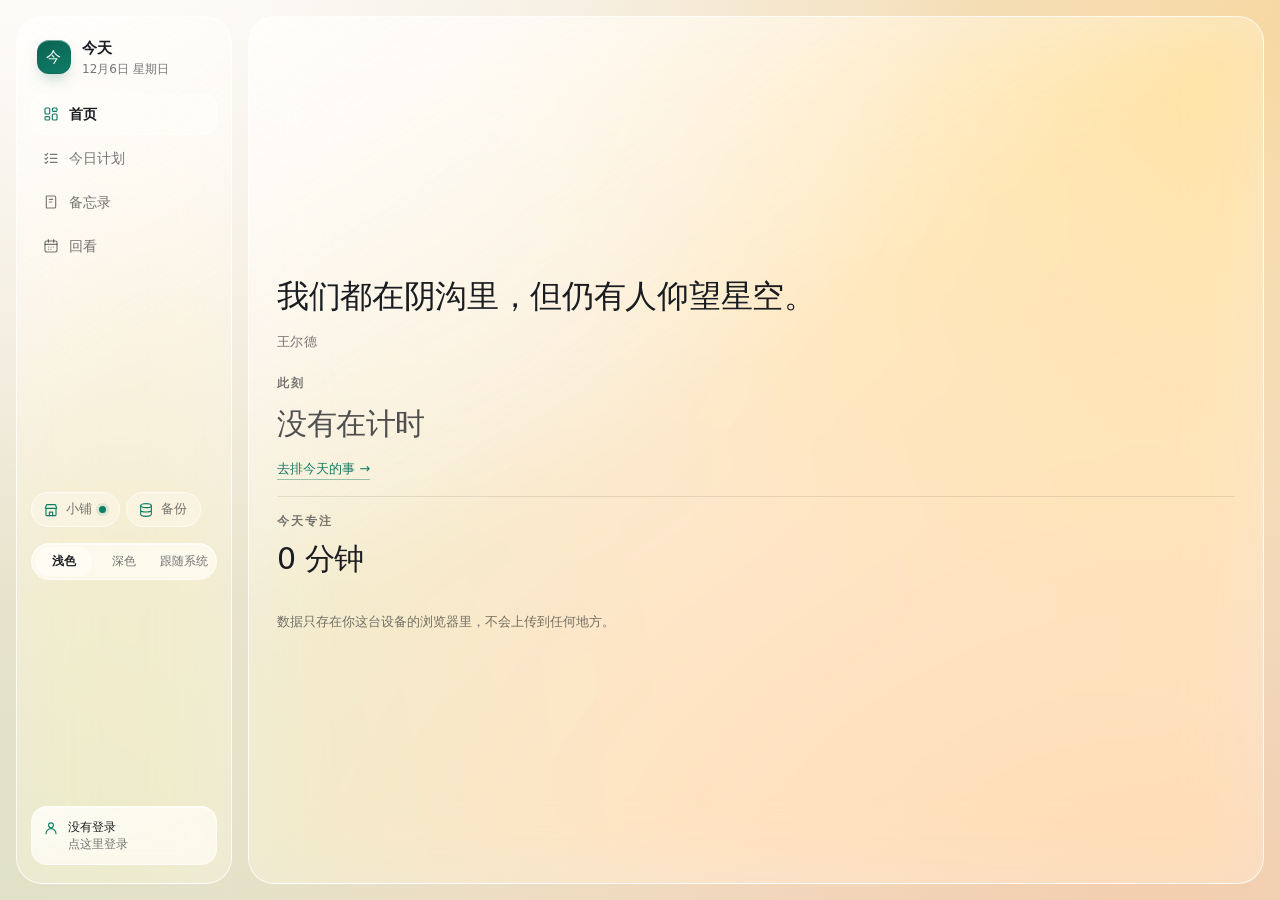
==== commit 06ee0b23: "第四版：金句字体、侧边栏收纳、积分小铺 - 首页金句分三种字体：古诗行楷 / 歌词楷体 / 名言不变 - 备份入口收成一个小按钮，旁边并排加「小铺」 - 积分：签到 +5 / 专注满 5 分钟 +3 " ====
--- a/index.html
+++ b/index.html
@@ -21,6 +21,16 @@
   <symbol id="i-x" viewBox="0 0 24 24"><path d="M6 6l12 12M18 6 6 18"/></symbol>
   <symbol id="i-bell" viewBox="0 0 24 24"><path d="M18 8a6 6 0 1 0-12 0c0 7-2 8-2 8h16s-2-1-2-8"/><path d="M10.3 21a1.9 1.9 0 0 0 3.4 0"/></symbol>
   <symbol id="i-user" viewBox="0 0 24 24"><circle cx="12" cy="8" r="3.6"/><path d="M4.5 20.5a7.5 7.5 0 0 1 15 0"/></symbol>
+  <symbol id="i-shop" viewBox="0 0 24 24"><path d="M4.5 9.5h15V19a1.5 1.5 0 0 1-1.5 1.5H6A1.5 1.5 0 0 1 4.5 19z"/><path d="M3.4 9.5 5 4.9A1.4 1.4 0 0 1 6.3 4h11.4a1.4 1.4 0 0 1 1.3.9l1.6 4.6M9.6 20.5v-5.3h4.8v5.3"/></symbol>
+  <!-- 摆件（兑换来的小东西，摆在首页角落） -->
+  <symbol id="i-orn-plant" viewBox="0 0 24 24"><path d="M7.5 21h9l-1-6.5h-7z"/><path d="M12 14.5V5.5"/><path d="M12 10.5c-2.4 0-3.8-1.2-4.2-3.3 2.6-.1 4 1 4.2 3.3z"/><path d="M12 8.6c2.3-.3 3.6-1.4 3.9-3.4-2.5.1-3.7 1.2-3.9 3.4z"/></symbol>
+  <symbol id="i-orn-books" viewBox="0 0 24 24"><rect x="5.5" y="5.5" width="12" height="4" rx="1"/><rect x="4" y="10.5" width="14" height="4" rx="1"/><rect x="6" y="15.5" width="12" height="4" rx="1"/></symbol>
+  <symbol id="i-orn-pen" viewBox="0 0 24 24"><path d="M6.5 11.5h11L16.5 20.5h-9z"/><path d="M10 11.5 11.4 4.6"/><path d="M13.6 11.5 15 5.6"/></symbol>
+  <symbol id="i-orn-hourglass" viewBox="0 0 24 24"><path d="M7 3.5h10M7 20.5h10"/><path d="M8.2 3.5v3.4c0 1.7 3.8 2.5 3.8 5.1s-3.8 3.4-3.8 5.1v3.4"/><path d="M15.8 3.5v3.4c0 1.7-3.8 2.5-3.8 5.1s3.8 3.4 3.8 5.1v3.4"/></symbol>
+  <symbol id="i-orn-cup" viewBox="0 0 24 24"><path d="M5 8h11v6.5a4.5 4.5 0 0 1-9 0z"/><path d="M16 9.6h1.7a2.4 2.4 0 0 1 0 4.8H16"/><path d="M4 20.5h13"/></symbol>
+  <symbol id="i-orn-lamp" viewBox="0 0 24 24"><path d="M4 20.5h8"/><path d="M8 20.5V11"/><path d="M3.6 11h8.8L10.2 4.6H5.8z"/><circle cx="8" cy="8.2" r="1.1"/></symbol>
+  <symbol id="i-orn-gramo" viewBox="0 0 24 24"><path d="M10.6 10.4c4.6-4.2 8.2-2.6 8.6 1.4.3 2.9-2.2 4.8-5.2 4.4"/><path d="M10.6 10.4 8.8 15.6"/><path d="M5.5 20.5h9l-1.1-4.9H6.6z"/><circle cx="15.4" cy="12.6" r="1"/></symbol>
+  <symbol id="i-orn-cat" viewBox="0 0 24 24"><circle cx="8.6" cy="13.2" r="3.3"/><path d="M6.4 10.6 5.9 7.5l2.6 1.3"/><path d="M10.8 10.6 11.3 7.5 8.7 8.8"/><path d="M11.8 15.4c2.6-1.4 5.6-.9 7.1 1.3"/><path d="M5 20.5h14"/></symbol>
 </defs></svg>
 
 <div class="app" id="app" data-page="home">
@@ -41,13 +51,23 @@
       <button type="button" class="nav-item" data-goto="review"><svg class="ic"><use href="#i-review"/></svg><span>回看</span></button>
     </nav>
 
-      <button type="button" class="backup-chip" id="backup-chip" data-act="backup-open" aria-haspopup="dialog">
-        <svg class="ic"><use href="#i-backup"/></svg>
-        <span class="backup-text">
-          <span class="backup-title" id="backup-title">还没有设置备份</span>
-          <span class="backup-sub" id="backup-sub">点这里设置</span>
-        </span>
-      </button>
+      <!-- 第四版：侧边栏底部收成两个小按钮（小铺 + 备份），不再占一大块地方。
+           备份的状态文字仍然放在按钮里面（悬停能看到、读屏软件能读到），只是不显示出来。 -->
+      <div class="side-tools">
+        <button type="button" class="side-icon" id="shop-chip" data-goto="shop">
+          <svg class="ic"><use href="#i-shop"/></svg>
+          <span>小铺</span>
+          <span class="side-badge" id="shop-badge" hidden title="今天还有分没拿"></span>
+        </button>
+        <button type="button" class="side-icon" id="backup-chip" data-act="backup-open" aria-haspopup="dialog">
+          <svg class="ic"><use href="#i-backup"/></svg>
+          <span>备份</span>
+          <span class="sr-only">
+            <span class="backup-title" id="backup-title">还没有设置备份</span>
+            <span class="backup-sub" id="backup-sub">点这里设置</span>
+          </span>
+        </button>
+      </div>
 
       <div class="theme-switch" role="group" aria-label="深浅色">
         <button type="button" class="theme-btn" data-act="theme" data-theme="light">浅色</button>
@@ -68,9 +88,11 @@
 
       <section class="page page-home" data-page="home">
         <div class="home-quote-wrap" id="home-quote-wrap">
+          <i class="c1"></i><i class="c2"></i><i class="c3"></i><i class="c4"></i>
           <div class="home-quote" id="home-quote"></div>
           <div class="home-quote-src" id="home-quote-src"></div>
         </div>
+        <div class="sill" id="home-sill" hidden></div>
         <div class="home-block" id="home-status">
           <div class="kicker">此刻</div>
           <div id="home-idle">
@@ -162,6 +184,63 @@
         </div>
         <div class="dayview" id="dayview"></div>
       </div>
+    </section>
+
+    <section class="page page-shop" data-page="shop" hidden>
+      <header class="page-head">
+        <div>
+          <h1 class="page-title">小铺</h1>
+          <div class="page-sub">每天打三个卡，攒分换点小东西</div>
+        </div>
+        <div class="points-box">
+          <span class="points-num" id="shop-balance">0</span>
+          <span class="points-unit">分</span>
+        </div>
+      </header>
+
+      <section class="block">
+        <div class="block-head">
+          <h2 class="block-title">今天</h2>
+          <span class="block-hint">三件事，各拿一次，一天最多 13 分</span>
+        </div>
+        <div class="daily-list">
+          <button type="button" class="daily is-checkin" id="daily-checkin" data-act="checkin">
+            <span class="daily-mark" id="daily-checkin-mark">○</span>
+            <span class="daily-body">
+              <span class="daily-name">签到</span>
+              <span class="daily-note" id="daily-checkin-note">点一下，+5 分</span>
+            </span>
+          </button>
+          <div class="daily" id="daily-focus">
+            <span class="daily-mark" id="daily-focus-mark">○</span>
+            <span class="daily-body">
+              <span class="daily-name">专注满 5 分钟</span>
+              <span class="daily-note" id="daily-focus-note">今天 0 分钟 · 满 5 分钟 +3 分</span>
+            </span>
+          </div>
+          <div class="daily" id="daily-done">
+            <span class="daily-mark" id="daily-done-mark">○</span>
+            <span class="daily-body">
+              <span class="daily-name">完成满 5 个任务</span>
+              <span class="daily-note" id="daily-done-note">今天完成 0 / 5 · +5 分</span>
+            </span>
+          </div>
+        </div>
+      </section>
+
+      <section class="block">
+        <div class="block-head">
+          <h2 class="block-title">可以换的东西</h2>
+          <span class="block-hint" id="shop-hint"></span>
+        </div>
+        <div id="shop-shelves"></div>
+      </section>
+
+      <!-- 临时：试玩用的加分按钮。用户看够效果之后，这一块连同 app.js 里的处理一起删掉。 -->
+      <p class="dev-note">
+        <button type="button" class="link" data-act="dev-boost">试玩用：先给我加 1000 分</button>
+        <span class="block-hint">　（临时的，试完让 Codex 删掉）</span>
+      </p>
     </section>
 
     <div class="timerbar" id="timerbar" hidden>
--- a/styles.css
+++ b/styles.css
@@ -62,6 +62,9 @@
   --blur-panel: blur(34px) saturate(180%);
   --blur-tile: blur(18px) saturate(160%);
   --blur-pop: blur(44px) saturate(190%);
+
+  /* 金句花边用的"藤蔓角花"（内联的小图形，不联网） */
+  --vine: url("data:image/svg+xml,%3Csvg xmlns='http://www.w3.org/2000/svg' viewBox='0 0 40 40'%3E%3Cpath d='M4 37 C4 18 15 7 37 5' stroke='%23a8894f' stroke-width='1.7' fill='none'/%3E%3Cpath d='M12 28 c7-7 15-9 22-5' stroke='%23a8894f' stroke-width='1.3' fill='none'/%3E%3Ccircle cx='30' cy='15' r='2.4' fill='%23c3a86a'/%3E%3C/svg%3E");
 }
 
 * { box-sizing: border-box; }
@@ -230,6 +233,63 @@
 .backup-title { font-size: 12px; color: var(--text); font-weight: 500; }
 .backup-sub { font-size: 11.5px; overflow: hidden; text-overflow: ellipsis; white-space: nowrap; }
 
+/* ---------- 侧边栏底部的小工具按钮（备份收在这里）---------- */
+.side-tools {
+  margin-top: auto;
+  display: flex;
+  flex-wrap: wrap;
+  gap: 6px;
+}
+.side-icon {
+  align-self: flex-start;
+  display: inline-flex;
+  align-items: center;
+  gap: 7px;
+  padding: 7px 13px 7px 11px;
+  border: 1px solid var(--stroke-soft);
+  border-radius: 999px;
+  background-color: var(--glass-1);
+  color: var(--muted);
+  font: inherit;
+  font-size: 12.5px;
+  cursor: pointer;
+  transition: transform 0.18s var(--ease-spring), box-shadow 0.18s var(--ease-out),
+              background-color 0.18s var(--ease-out), border-color 0.18s var(--ease-out),
+              color 0.18s var(--ease-out);
+}
+.side-icon .ic { color: var(--accent); }
+.side-icon:hover {
+  transform: translateY(-1px);
+  color: var(--text);
+  border-color: var(--stroke);
+  background-color: var(--glass-2);
+  box-shadow: inset 0 1px 0 var(--edge-top), var(--shadow-tile);
+}
+.side-icon:active { transform: scale(0.97); }
+
+/* 「小铺」上那个小圆点：今天还有分没拿就亮着 */
+.side-badge {
+  width: 7px;
+  height: 7px;
+  border-radius: 50%;
+  background: var(--accent);
+  box-shadow: 0 0 0 3px var(--accent-soft);
+}
+
+/* 只给读屏软件看（视觉上不占地方） */
+.sr-only {
+  position: absolute;
+  width: 1px;
+  height: 1px;
+  padding: 0;
+  margin: -1px;
+  overflow: hidden;
+  clip: rect(0 0 0 0);
+  clip-path: inset(50%);
+  white-space: nowrap;
+  border: 0;
+}
+
 /* ---------- 深浅色切换 ---------- */
 .theme-switch {
   display: flex;
@@ -311,7 +371,32 @@
   gap: 12px;
   padding: 4px 0 10px;
   max-width: 720px;
-}
+  position: relative;
+  border-radius: 16px;
+}
+/* 金句那块的四个角（只有戴"角花"花边时才看得见） */
+.home-quote-wrap i { display: none; }
+/* 铺了纸 / 加了框，就要留出边距，字不能贴着边 */
+.home-quote-wrap.has-paper { padding: 24px 26px 20px; }
+/* 带角花的花边要留得更多，不然角落的枝子会压到出处那行字 */
+.home-quote-wrap.has-frame { padding: 26px 40px 34px; }
+/* 纸都是浅色的，所以铺了纸就把字改成深色，不然深色模式下看不见 */
+.home-quote-wrap.has-paper { color: #352c20; }
+.home-quote-wrap.has-paper .home-quote-src { color: #7c6c59; }
+
+/* 首页角落那三个摆件 */
+.sill {
+  position: absolute;
+  right: 10px;
+  bottom: 4px;
+  display: flex;
+  align-items: flex-end;
+  gap: 16px;
+  color: var(--accent);
+  opacity: 0.9;
+  pointer-events: none;
+}
+.sill .ic { width: 32px; height: 32px; stroke-width: 1.5; }
 .home-quote {
   font-size: 32px;
   font-weight: 500;
@@ -323,6 +408,31 @@
   transition: opacity 0.5s var(--ease-out), transform 0.5s var(--ease-out);
 }
 .home-quote.is-in { opacity: 1; transform: none; }
+
+/* 第四版：三种内容三种字。
+   字体必须用电脑上已经装好的（本地 App 不能联网下字体），
+   所以每一档都写了中英文两个名字，后面再留一个常见的楷体兜底。 */
+.home-quote.is-poem {
+  /* 古诗 · 行楷：字面比黑体小，所以要放大一点才压得住场 */
+  font-family: "华文行楷", "STXingkai", "楷体", "KaiTi", serif;
+  font-size: 38px;
+  font-weight: 400;
+  line-height: 1.7;
+  letter-spacing: 0.02em;
+}
+.home-quote.is-lyric {
+  /* 流行歌词 · 楷体 */
+  font-family: "楷体", "KaiTi", "华文楷体", "STKaiti", serif;
+  font-size: 34px;
+  font-weight: 400;
+  line-height: 1.6;
+  letter-spacing: 0.01em;
+}
+.home-quote.is-saying {
+  /* 名言：保持原来的微软雅黑，不做特殊处理 */
+  font-size: 32px;
+}
+
 .home-quote-src {
   font-size: 13px;
   color: var(--muted);
@@ -620,6 +730,279 @@
 
 /* ---------- 备忘录 ---------- */
 .block { display: flex; flex-direction: column; gap: 10px; }
+
+/* ---------- 小铺（第四版） ---------- */
+.points-box {
+  display: flex;
+  align-items: baseline;
+  gap: 4px;
+  padding: 6px 16px 8px;
+  border-radius: 18px;
+  background-image: linear-gradient(160deg, var(--sheen-soft), transparent 62%);
+  background-color: var(--glass-2);
+  border: 1px solid var(--stroke-soft);
+  box-shadow: inset 0 1px 0 var(--edge-top-soft), var(--shadow-tile);
+}
+.points-num {
+  font-size: 30px;
+  font-weight: 600;
+  letter-spacing: -0.02em;
+  font-variant-numeric: tabular-nums;
+  color: var(--accent);
+}
+.points-unit { font-size: 13px; color: var(--muted); }
+
+.daily-list { display: flex; flex-direction: column; gap: 9px; }
+.daily {
+  display: flex;
+  align-items: center;
+  gap: 12px;
+  width: 100%;
+  padding: 13px 16px;
+  border: 1px solid var(--stroke-soft);
+  border-radius: 16px;
+  background-image: linear-gradient(160deg, var(--sheen-soft), transparent 62%);
+  background-color: var(--glass-2);
+  box-shadow: inset 0 1px 0 var(--edge-top-soft);
+  color: inherit;
+  font: inherit;
+  text-align: left;
+}
+button.daily { cursor: pointer; transition: transform 0.16s var(--ease-spring), box-shadow 0.18s var(--ease-out); }
+button.daily:hover:not(:disabled) { transform: translateY(-1px); box-shadow: inset 0 1px 0 var(--edge-top), var(--shadow-tile); }
+button.daily:active:not(:disabled) { transform: scale(0.99); }
+button.daily:disabled { cursor: default; }
+.daily-mark {
+  flex: none;
+  width: 26px; height: 26px;
+  display: flex; align-items: center; justify-content: center;
+  border-radius: 50%;
+  border: 1.5px solid var(--stroke-soft);
+  color: var(--muted);
+  font-size: 13px;
+}
+.daily.is-done .daily-mark {
+  border-color: transparent;
+  background: var(--accent);
+  color: var(--on-accent);
+}
+.daily-body { display: flex; flex-direction: column; min-width: 0; }
+.daily-name { font-size: 14px; font-weight: 500; }
+.daily.is-done .daily-name { color: var(--muted); }
+.daily-note { font-size: 12px; color: var(--muted); }
+
+/* 小铺的货架 */
+.shelf { display: flex; flex-direction: column; gap: 9px; margin-bottom: 16px; }
+.shelf-head { display: flex; align-items: baseline; justify-content: space-between; gap: 10px; flex-wrap: wrap; }
+.shelf-name { font-size: 13.5px; font-weight: 600; }
+.shelf-hint { font-size: 12px; color: var(--muted); }
+.shelf-grid {
+  display: grid;
+  grid-template-columns: repeat(auto-fill, minmax(108px, 1fr));
+  gap: 10px;
+}
+.item {
+  display: flex;
+  flex-direction: column;
+  align-items: center;
+  gap: 4px;
+  padding: 13px 8px 11px;
+  border: 1px solid var(--stroke-soft);
+  border-radius: 16px;
+  background-image: linear-gradient(160deg, var(--sheen-soft), transparent 62%);
+  background-color: var(--glass-1);
+  box-shadow: inset 0 1px 0 var(--edge-top-soft);
+  color: inherit;
+  font: inherit;
+  cursor: pointer;
+  transition: transform 0.16s var(--ease-spring), box-shadow 0.18s var(--ease-out),
+              border-color 0.18s var(--ease-out);
+}
+.item:hover:not(:disabled) {
+  transform: translateY(-2px);
+  border-color: var(--stroke);
+  box-shadow: inset 0 1px 0 var(--edge-top), var(--shadow-tile);
+}
+.item:active:not(:disabled) { transform: scale(0.98); }
+.item:disabled { cursor: default; }
+.item.is-locked { opacity: 0.6; }
+.item.is-owned { border-color: var(--accent-soft-strong); background-color: var(--accent-soft); }
+.item-art { display: flex; align-items: center; justify-content: center; height: 32px; color: var(--accent); }
+.item-art .ic { width: 26px; height: 26px; }
+.item-name { font-size: 13px; }
+.item-price { font-size: 11.5px; color: var(--muted); }
+.item-state { font-size: 11.5px; color: var(--accent); }
+
+/* 临时：试玩用的加分按钮那一行 */
+.dev-note {
+  margin: 2px 0 6px;
+  display: flex;
+  align-items: baseline;
+  gap: 8px;
+  flex-wrap: wrap;
+}
+
+/* 货架上的小样：主题看两块颜色，底纹看纸，花边看框 */
+.swatch {
+  position: relative;
+  display: block;
+  width: 46px;
+  height: 32px;
+  border-radius: 9px;
+  border: 1px solid var(--stroke-soft);
+  overflow: hidden;
+  background-color: #fffdf6;
+}
+.swatch.theme-swatch { background-color: var(--bg); }
+.swatch.theme-swatch::after {
+  content: "";
+  position: absolute;
+  left: 0; right: 0; bottom: 0;
+  height: 10px;
+  background-color: var(--accent);
+}
+
+/* ---------- 主题配色（兑换来的，换的是整页的底色和主色）----------
+   每套都写了"浅色 / 深色"两份，跟着侧边栏那个深浅切换走。 */
+.th-zhu {
+  --bg: light-dark(#f3e5de, #1b1210);
+  --glow-1: light-dark(rgba(255, 250, 245, 1), rgba(255, 190, 160, 0.14));
+  --glow-2: light-dark(rgba(245, 205, 180, 0.8), rgba(200, 110, 80, 0.14));
+  --glow-3: light-dark(rgba(234, 185, 166, 0.68), rgba(160, 100, 90, 0.12));
+  --glow-4: light-dark(rgba(232, 213, 194, 0.6), rgba(90, 74, 66, 0.4));
+  --accent: light-dark(#a8392c, #f0836f);
+  --accent-deep: light-dark(#8a2b21, #f79c8a);
+  --accent-soft: light-dark(rgba(168, 57, 44, 0.12), rgba(240, 131, 111, 0.16));
+  --accent-soft-strong: light-dark(rgba(168, 57, 44, 0.2), rgba(240, 131, 111, 0.24));
+  --accent-ring: light-dark(rgba(168, 57, 44, 0.42), rgba(240, 131, 111, 0.5));
+  --accent-shadow: light-dark(rgba(120, 40, 30, 0.5), rgba(0, 0, 0, 0.6));
+}
+.th-dian {
+  --bg: light-dark(#e4e9f3, #101420);
+  --glow-1: light-dark(rgba(255, 255, 255, 1), rgba(150, 190, 255, 0.14));
+  --glow-2: light-dark(rgba(207, 220, 245, 0.85), rgba(90, 130, 210, 0.14));
+  --glow-3: light-dark(rgba(195, 203, 232, 0.7), rgba(120, 120, 190, 0.12));
+  --glow-4: light-dark(rgba(217, 230, 221, 0.6), rgba(70, 80, 96, 0.4));
+  --accent: light-dark(#2f5d9e, #7fa6e0);
+  --accent-deep: light-dark(#264b80, #9dbcEC);
+  --accent-soft: light-dark(rgba(47, 93, 158, 0.12), rgba(127, 166, 224, 0.16));
+  --accent-soft-strong: light-dark(rgba(47, 93, 158, 0.2), rgba(127, 166, 224, 0.24));
+  --accent-ring: light-dark(rgba(47, 93, 158, 0.42), rgba(127, 166, 224, 0.5));
+  --accent-shadow: light-dark(rgba(30, 60, 110, 0.5), rgba(0, 0, 0, 0.6));
+}
+.th-ou {
+  --bg: light-dark(#efe4ec, #191220);
+  --glow-1: light-dark(rgba(255, 250, 253, 1), rgba(240, 170, 220, 0.14));
+  --glow-2: light-dark(rgba(238, 211, 232, 0.85), rgba(190, 110, 175, 0.14));
+  --glow-3: light-dark(rgba(224, 198, 221, 0.7), rgba(150, 120, 170, 0.12));
+  --glow-4: light-dark(rgba(216, 223, 232, 0.6), rgba(80, 70, 88, 0.4));
+  --accent: light-dark(#9b5487, #d79ac4);
+  --accent-deep: light-dark(#7d426d, #e5b3d5);
+  --accent-soft: light-dark(rgba(155, 84, 135, 0.12), rgba(215, 154, 196, 0.16));
+  --accent-soft-strong: light-dark(rgba(155, 84, 135, 0.2), rgba(215, 154, 196, 0.24));
+  --accent-ring: light-dark(rgba(155, 84, 135, 0.42), rgba(215, 154, 196, 0.5));
+  --accent-shadow: light-dark(rgba(110, 50, 95, 0.5), rgba(0, 0, 0, 0.6));
+}
+.th-dai {
+  --bg: light-dark(#e3eae8, #0f1716);
+  --glow-1: light-dark(rgba(255, 255, 255, 1), rgba(150, 230, 220, 0.13));
+  --glow-2: light-dark(rgba(207, 224, 221, 0.85), rgba(70, 150, 145, 0.14));
+  --glow-3: light-dark(rgba(198, 214, 216, 0.7), rgba(110, 140, 150, 0.12));
+  --glow-4: light-dark(rgba(221, 229, 205, 0.6), rgba(64, 76, 74, 0.4));
+  --accent: light-dark(#2f6b68, #7fc9c4);
+  --accent-deep: light-dark(#255652, #9ad9d4);
+  --accent-soft: light-dark(rgba(47, 107, 104, 0.12), rgba(127, 201, 196, 0.16));
+  --accent-soft-strong: light-dark(rgba(47, 107, 104, 0.2), rgba(127, 201, 196, 0.24));
+  --accent-ring: light-dark(rgba(47, 107, 104, 0.42), rgba(127, 201, 196, 0.5));
+  --accent-shadow: light-dark(rgba(30, 80, 78, 0.5), rgba(0, 0, 0, 0.6));
+}
+.th-hu {
+  --bg: light-dark(#f5e7d2, #1d1409);
+  --glow-1: light-dark(rgba(255, 251, 244, 1), rgba(255, 210, 150, 0.15));
+  --glow-2: light-dark(rgba(246, 216, 164, 0.85), rgba(200, 150, 70, 0.15));
+  --glow-3: light-dark(rgba(238, 199, 156, 0.7), rgba(170, 130, 90, 0.12));
+  --glow-4: light-dark(rgba(223, 224, 192, 0.6), rgba(86, 76, 60, 0.4));
+  --accent: light-dark(#a9722a, #e0ab5c);
+  --accent-deep: light-dark(#8a5c20, #ecc07c);
+  --accent-soft: light-dark(rgba(169, 114, 42, 0.12), rgba(224, 171, 92, 0.16));
+  --accent-soft-strong: light-dark(rgba(169, 114, 42, 0.2), rgba(224, 171, 92, 0.24));
+  --accent-ring: light-dark(rgba(169, 114, 42, 0.42), rgba(224, 171, 92, 0.5));
+  --accent-shadow: light-dark(rgba(120, 80, 25, 0.5), rgba(0, 0, 0, 0.6));
+}
+.th-song {
+  --bg: light-dark(#e9e7e2, #16171a);
+  --glow-1: light-dark(rgba(255, 255, 255, 1), rgba(220, 225, 230, 0.1));
+  --glow-2: light-dark(rgba(220, 217, 208, 0.85), rgba(140, 145, 150, 0.12));
+  --glow-3: light-dark(rgba(211, 207, 199, 0.7), rgba(120, 120, 120, 0.1));
+  --glow-4: light-dark(rgba(220, 222, 211, 0.6), rgba(70, 72, 74, 0.4));
+  --accent: light-dark(#4d5a55, #a8b6b1);
+  --accent-deep: light-dark(#3b4642, #c2cec9);
+  --accent-soft: light-dark(rgba(77, 90, 85, 0.12), rgba(168, 182, 177, 0.16));
+  --accent-soft-strong: light-dark(rgba(77, 90, 85, 0.2), rgba(168, 182, 177, 0.24));
+  --accent-ring: light-dark(rgba(77, 90, 85, 0.42), rgba(168, 182, 177, 0.5));
+  --accent-shadow: light-dark(rgba(50, 60, 56, 0.5), rgba(0, 0, 0, 0.6));
+}
+
+/* ---------- 金句的底纹 ---------- */
+.pa-xuan {
+  background-color: #f8f1e1;
+  background-image:
+    repeating-linear-gradient(102deg, rgba(120, 90, 50, 0.05) 0 1px, transparent 1px 4px),
+    repeating-linear-gradient(14deg, rgba(120, 90, 50, 0.04) 0 1px, transparent 1px 5px);
+}
+.pa-grid {
+  background-color: #fffdf6;
+  background-image:
+    linear-gradient(rgba(70, 90, 120, 0.13) 1px, transparent 1px),
+    linear-gradient(90deg, rgba(70, 90, 120, 0.13) 1px, transparent 1px);
+  background-size: 22px 22px;
+}
+.pa-line {
+  background-color: #fffdf6;
+  background-image: repeating-linear-gradient(transparent 0 24px, rgba(70, 90, 120, 0.16) 24px 25px);
+}
+.pa-gold {
+  background-color: #fbf4e4;
+  background-image:
+    radial-gradient(circle at 10% 30%, rgba(190, 150, 60, 0.6) 0 1.6px, transparent 2px),
+    radial-gradient(circle at 26% 74%, rgba(190, 150, 60, 0.5) 0 1.3px, transparent 2px),
+    radial-gradient(circle at 47% 18%, rgba(190, 150, 60, 0.55) 0 1.5px, transparent 2px),
+    radial-gradient(circle at 63% 62%, rgba(190, 150, 60, 0.5) 0 1.4px, transparent 2px),
+    radial-gradient(circle at 82% 26%, rgba(190, 150, 60, 0.55) 0 1.6px, transparent 2px),
+    radial-gradient(circle at 92% 78%, rgba(190, 150, 60, 0.5) 0 1.3px, transparent 2px);
+}
+.pa-cloth {
+  background-color: #f3ede1;
+  background-image:
+    repeating-linear-gradient(45deg, rgba(120, 100, 70, 0.07) 0 2px, transparent 2px 6px),
+    repeating-linear-gradient(-45deg, rgba(120, 100, 70, 0.07) 0 2px, transparent 2px 6px);
+}
+
+/* ---------- 金句的花边 ---------- */
+.fr-double {
+  border: 1px solid rgba(150, 118, 74, 0.55);
+  box-shadow: inset 0 0 0 4px rgba(255, 255, 255, 0.75), inset 0 0 0 5px rgba(150, 118, 74, 0.38);
+}
+.fr-stitch { border: 2px dashed rgba(150, 118, 74, 0.5); }
+.fr-corner i {
+  display: block;
+  position: absolute;
+  width: 14px;
+  height: 14px;
+  border: 2px solid rgba(150, 118, 74, 0.6);
+}
+.fr-corner .c1 { top: 7px; left: 7px; border-right: 0; border-bottom: 0; }
+.fr-corner .c2 { top: 7px; right: 7px; border-left: 0; border-bottom: 0; }
+.fr-corner .c3 { bottom: 7px; left: 7px; border-right: 0; border-top: 0; }
+.fr-corner .c4 { bottom: 7px; right: 7px; border-left: 0; border-top: 0; }
+.fr-vine {
+  background-image: var(--vine), var(--vine), var(--vine), var(--vine);
+  background-repeat: no-repeat;
+  background-position: left top, right top, left bottom, right bottom;
+  background-size: 34px 34px;
+}
+.fr-vine i { display: none; }
+
 .block-head { display: flex; align-items: baseline; justify-content: space-between; gap: 10px; }
 .block-title {
   margin: 0;
